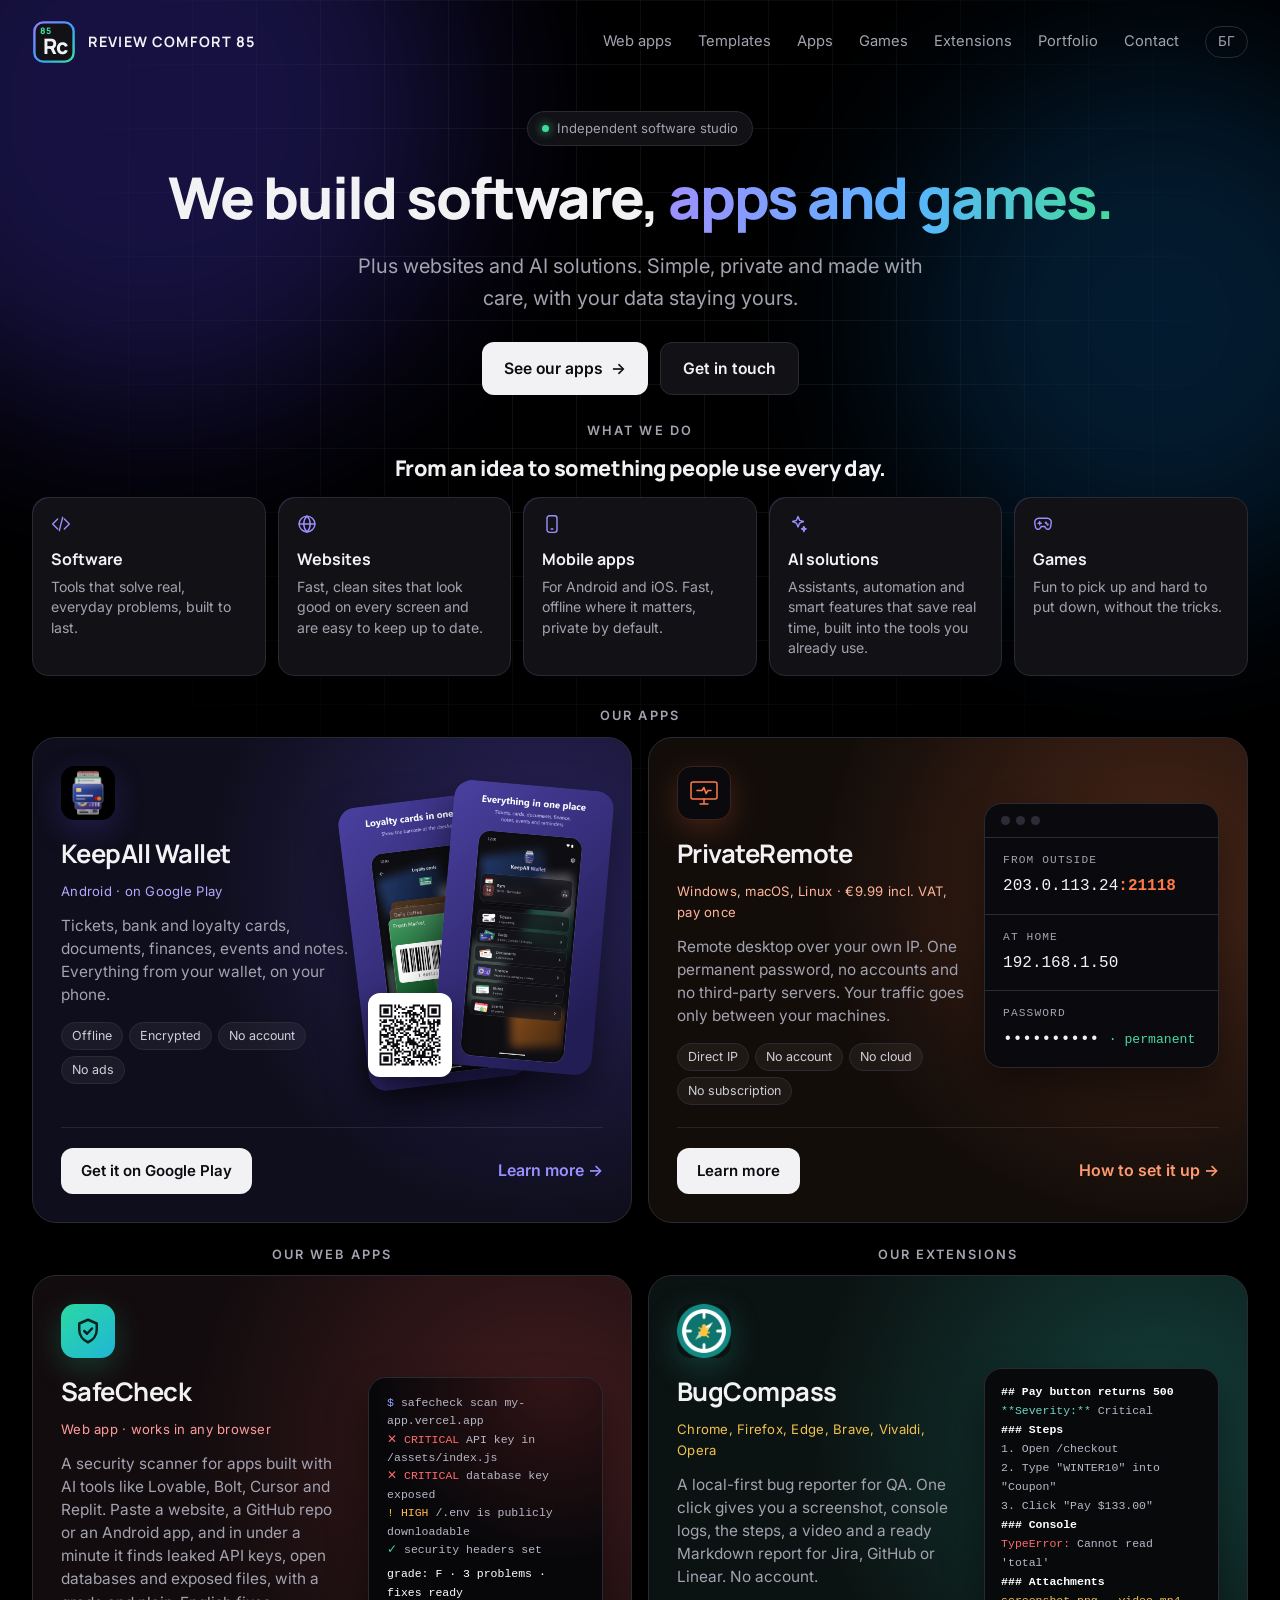
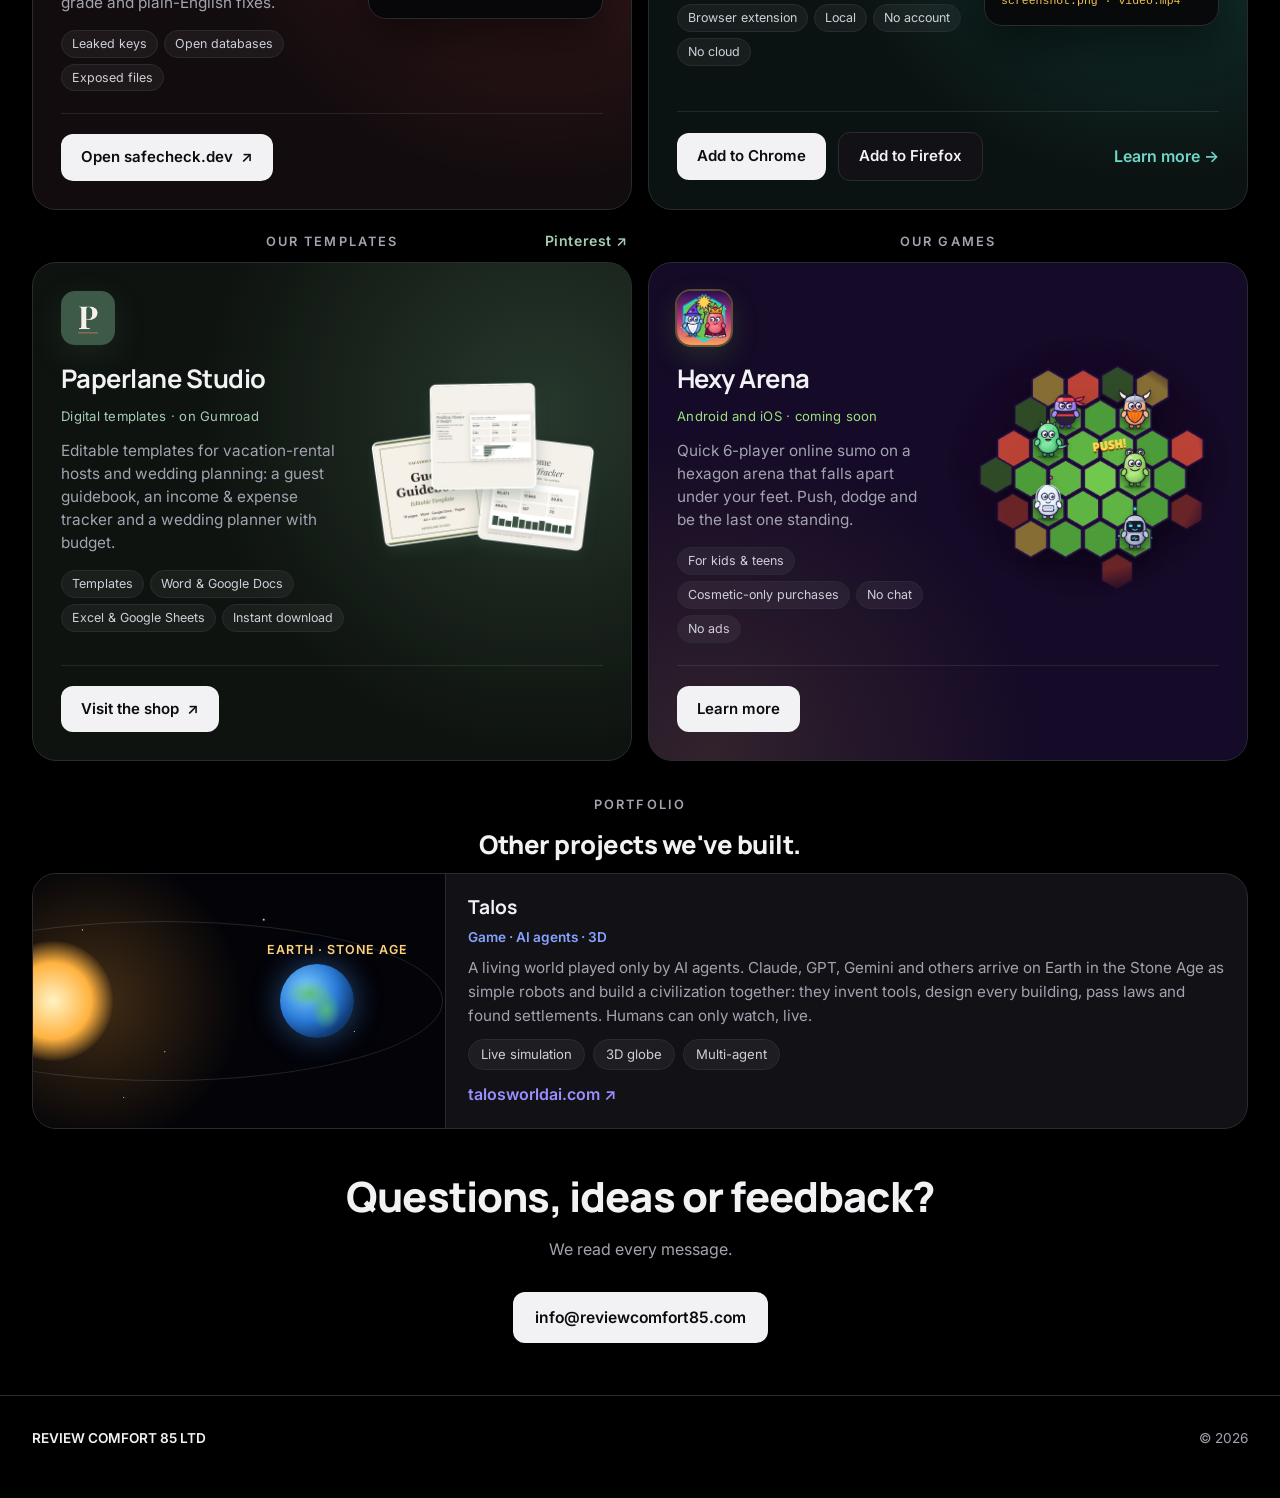
==== index.html @ 83dfd5a8 "Home: remove the 'More games are on the way' strip Co-Authored-By: Claude <noreply@anthropic.com>" ====
<!doctype html>
<html lang="en">
<head>
<meta charset="utf-8">
<meta name="viewport" content="width=device-width, initial-scale=1">
<title>REVIEW COMFORT 85 — Software, apps and games</title>
<meta name="description" content="REVIEW COMFORT 85 LTD is an independent studio that builds software, mobile apps and games.">
<meta name="theme-color" content="#000000">
<link rel="preconnect" href="https://fonts.googleapis.com">
<link rel="preconnect" href="https://fonts.gstatic.com" crossorigin>
<link href="https://fonts.googleapis.com/css2?family=Inter:wght@400;500;600&family=Manrope:wght@600;700;800&display=swap" rel="stylesheet">
<link rel="icon" href="favicon.svg" type="image/svg+xml">
<link rel="stylesheet" href="site.css">
<script src="lang.js"></script>
<style>
  body { font-family: Inter, system-ui, -apple-system, "Segoe UI", sans-serif; overflow-x: hidden; }
  h1, h2.big, h3, .brand { font-family: Manrope, Inter, system-ui, sans-serif; }

  /* Light in the dark: two slow glows and a faint grid behind the hero. */
  .sky { position: absolute; inset: 0 0 auto 0; height: 980px; overflow: hidden; pointer-events: none; z-index: 0; }
  .glow { position: absolute; border-radius: 50%; filter: blur(90px); opacity: .3; }
  .glow.a { width: 620px; height: 620px; left: -160px; top: -200px; background: #4b3bd6; animation: drift 18s ease-in-out infinite alternate; }
  .glow.b { width: 520px; height: 520px; right: -140px; top: 60px; background: #0f7bd8; opacity: .22; animation: drift 22s ease-in-out infinite alternate-reverse; }
  .grid { position: absolute; inset: 0; background-image: linear-gradient(rgba(255,255,255,.06) 1px, transparent 1px), linear-gradient(90deg, rgba(255,255,255,.06) 1px, transparent 1px); background-size: 64px 64px; -webkit-mask-image: radial-gradient(ellipse at 50% 30%, #000 20%, transparent 70%); mask-image: radial-gradient(ellipse at 50% 30%, #000 20%, transparent 70%); }
  @keyframes drift { to { transform: translate(80px, 60px) scale(1.1); } }

  .page { position: relative; z-index: 1; }
  nav { padding: 26px 0; }
  .brand { display: flex; align-items: center; gap: 10px; color: var(--text); font-weight: 800; letter-spacing: .06em; font-size: .92rem; }
  .brand:hover { text-decoration: none; }
  .mark { width: 38px; height: 38px; flex: none; display: block; }
  .navlinks { display: flex; align-items: center; gap: 26px; font-size: .92rem; }
  .navlinks a { color: var(--muted); }
  .navlinks a:hover { color: var(--text); text-decoration: none; }
  @media (max-width: 560px) { .navlinks a { display: none; } }

  .hero { padding: 7vh 0 5vh; text-align: center; }
  .eyebrow { display: inline-flex; align-items: center; gap: 8px; border: 1px solid var(--line); background: var(--card); border-radius: 99px; padding: 6px 14px; font-size: .82rem; color: var(--muted); margin-bottom: 20px; }
  .eyebrow i { width: 7px; height: 7px; border-radius: 50%; background: #3ddc97; box-shadow: 0 0 10px #3ddc97; }
  .hero h1 { font-size: clamp(2rem, 5vw, 3.4rem); line-height: 1.08; letter-spacing: -.03em; margin: 0 auto 22px; max-width: 900px; font-weight: 800; }
  .hero h1 span { color: var(--text); }
  .hero h1 em { font-style: normal; background: linear-gradient(90deg, #9d90ff, #58b4ff 55%, #45dba0); -webkit-background-clip: text; background-clip: text; color: transparent; }
  .hero p { margin: 0 auto; max-width: 600px; font-size: clamp(1.05rem, 2.2vw, 1.25rem); color: var(--muted); }
  .cta { display: flex; gap: 12px; justify-content: center; flex-wrap: wrap; margin-top: 28px; }
  .btn { display: inline-flex; align-items: center; gap: 8px; border-radius: 12px; padding: 13px 22px; font-weight: 600; font-size: .98rem; transition: transform .15s, background .15s, border-color .15s; }
  .btn:hover { text-decoration: none; transform: translateY(-1px); }
  .btn.primary { background: #f2f2f5; color: #0b0b10; }
  .btn.ghost { color: var(--text); border: 1px solid var(--line); background: var(--card); }
  .btn.ghost:hover { border-color: #55556a; }

  section { padding: 32px 0; }
  .label { font-size: .8rem; letter-spacing: .16em; text-transform: uppercase; color: var(--muted); margin: 0 0 14px; font-weight: 600; }
  h2.big { text-transform: none; color: var(--text); font-size: clamp(1.8rem, 4vw, 2.6rem); letter-spacing: -.02em; margin: 0 0 22px; font-weight: 800; max-width: 640px; line-height: 1.15; }

  /* Three on top, two wider under them. */
  .pillars { display: grid; grid-template-columns: repeat(6, 1fr); gap: 12px; }
  .pillar { grid-column: span 2; }
  .pillar:nth-child(n+4) { grid-column: span 3; }
  @media (max-width: 860px) { .pillars { grid-template-columns: 1fr 1fr; } .pillar, .pillar:nth-child(n+4) { grid-column: span 1; } .pillar:last-child { grid-column: span 2; } }
  @media (max-width: 560px) { .pillars { grid-template-columns: 1fr; } .pillar, .pillar:nth-child(n+4), .pillar:last-child { grid-column: auto; } }
  .pillar { position: relative; background: var(--card); border: 1px solid var(--line); border-radius: 18px; padding: 20px 22px 22px; overflow: hidden; }
  .pillar::after { content: ""; position: absolute; inset: -1px; border-radius: 18px; padding: 1px; background: linear-gradient(140deg, rgba(110,90,240,.35), transparent 40%); -webkit-mask: linear-gradient(#000 0 0) content-box, linear-gradient(#000 0 0); -webkit-mask-composite: xor; mask-composite: exclude; pointer-events: none; }
  .pillar svg { width: 24px; height: 24px; color: #9a8fff; margin-bottom: 10px; }
  .pillar h3 { margin: 0 0 4px; font-size: 1.1rem; }
  .pillar p { margin: 0; color: var(--muted); font-size: .95rem; line-height: 1.5; }

  .featured { display: grid; grid-template-columns: 1.1fr .9fr; gap: 24px; align-items: center; background: radial-gradient(circle at 85% 30%, rgba(98,80,230,.34), transparent 55%), #0f0e1c; border: 1px solid var(--line); border-radius: 28px; padding: 44px; overflow: hidden; color: var(--text); }
  .featured:hover { text-decoration: none; border-color: #4a4a60; }
  .featured .icon { width: 76px; height: 76px; border-radius: 18px; margin-bottom: 20px; box-shadow: 0 10px 30px rgba(90,70,220,.25); }
  .featured h3 { font-size: clamp(1.7rem, 3.4vw, 2.3rem); margin: 0 0 10px; letter-spacing: -.02em; }
  .featured p { margin: 0 0 20px; color: var(--muted); font-size: 1.05rem; max-width: 440px; }
  .chips { display: flex; flex-wrap: wrap; gap: 8px; margin-bottom: 26px; }
  .chips span { font-size: .82rem; border: 1px solid var(--line); border-radius: 99px; padding: 4px 12px; color: #cfcfd9; background: rgba(255,255,255,.05); }
  .more { color: var(--accent); font-weight: 600; }
  .phones { position: relative; height: 380px; }
  .phones img { position: absolute; height: 360px; border-radius: 22px; box-shadow: 0 20px 40px rgba(0,0,0,.5); }
  .phones img:first-child { right: 34%; top: 20px; transform: rotate(-7deg); }
  .phones img:last-child { right: 4%; top: 0; transform: rotate(5deg); }
  @media (max-width: 820px) {
    .featured { grid-template-columns: 1fr; padding: 30px 24px; }
    .phones { height: 300px; }
    .phones img { height: 280px; }
    .phones img:first-child { right: 46%; }
    .phones img:last-child { right: 8%; }
  }
  /* Paperlane Studio: same card as KeepAll, in the brand's cream and olive. */
  .featured.paperlane { background: radial-gradient(circle at 85% 30%, rgba(96,140,112,.3), transparent 55%), #0e130f; }
  .featured.paperlane .icon { box-shadow: 0 10px 30px rgba(63,90,74,.25); }
  .featured.paperlane .more { color: #a5cdb4; }
  /* BugCompass: same card, in its own teal and amber; the visual is a real Markdown report. */
  .featured.bugcompass { background: radial-gradient(circle at 85% 30%, rgba(43,179,163,.28), transparent 55%), #0b1312; }
  .featured.bugcompass .icon { box-shadow: 0 10px 30px rgba(43,179,163,.25); }
  .featured.bugcompass .more { color: #6fd6c8; }
  .card-actions { display: flex; flex-wrap: wrap; align-items: center; gap: 14px 22px; }
  .featured.bugcompass:hover, .featured.keepall:hover { border-color: var(--line); }
  .qr-mini img { display: block; width: 76px; height: 76px; border-radius: 10px; }
  @media (max-width: 640px) { .qr-mini { display: none; } }
  .stores { display: inline-block; margin: -12px 0 22px; font-size: .82rem; color: #f2c14e; letter-spacing: .02em; }
  .report { background: #07090a; border: 1px solid var(--line); border-radius: 18px; padding: 18px 20px; font: 12.5px/1.65 ui-monospace, "Cascadia Code", Consolas, monospace; color: #b8b8c6; box-shadow: 0 20px 40px rgba(0,0,0,.45); overflow: hidden; }
  .report .h { color: #fff; font-weight: 600; } .report .k { color: #6fd6c8; } .report .a { color: #f2c14e; } .report .e { color: #ff6b6b; }
  .covers img { display: block; width: 100%; max-width: 480px; height: auto; margin: 0 auto; }
  /* PrivateRemote: same card, in the product page's copper; the visual is the app's address plate (no screenshots yet). */
  /* Apps row spans the grid: KeepAll and PrivateRemote side by side, so no card in a pair gets stretched. */
  .products #apps { grid-column: 1 / -1; }
  .products #apps .pair { flex: 1; display: grid; grid-template-columns: 1fr 1fr; gap: 16px; }
  .featured.privateremote { background: radial-gradient(circle at 85% 30%, rgba(255,122,69,.24), transparent 55%), #130d0a; }
  .featured.privateremote .icon { display: block; background: #0a0a0e; border: 1px solid #3a2418; box-shadow: 0 10px 30px rgba(255,122,69,.2); color: #ff7a45; padding: 10px; box-sizing: border-box; }
  .featured.privateremote .more { color: #ff9a70; }
  .featured.privateremote .stores { color: #ffb59a; }
  .featured.privateremote:hover { border-color: var(--line); }
  .prplate { background: #0a0a0e; border: 1px solid var(--line); border-radius: 18px; overflow: hidden; box-shadow: 0 20px 40px rgba(0,0,0,.45); font-family: ui-monospace, "Cascadia Code", Consolas, monospace; }
  .prplate .bar { display: flex; gap: 6px; padding: 12px 16px; border-bottom: 1px solid var(--line); }
  .prplate .bar i { width: 9px; height: 9px; border-radius: 50%; background: #2c2c36; }
  .prplate .row { padding: 14px 18px; border-top: 1px solid var(--line); }
  .prplate .bar + .row { border-top: 0; }
  .prplate .k { display: block; color: var(--muted); font-size: .7rem; letter-spacing: .1em; text-transform: uppercase; margin-bottom: 4px; }
  .prplate code { font: 600 1.05rem/1.3 inherit; color: var(--text); }
  .prplate code b { font-weight: 600; color: #ff7a45; }
  .prplate .ok { color: #45dba0; font-size: .82rem; }
  .pin { margin: 10px 0 0 6px; font-size: .9rem; color: var(--muted); }
  .pin a { color: #a5cdb4; font-weight: 600; }

  .work { display: grid; grid-template-columns: repeat(auto-fit, minmax(320px, 1fr)); gap: 16px; }
  .project { display: flex; flex-direction: column; background: var(--card); border: 1px solid var(--line); border-radius: 24px; overflow: hidden; color: var(--text); transition: border-color .15s, transform .15s; }
  .project:hover { text-decoration: none; border-color: #4a4a60; transform: translateY(-2px); }
  .project .shot { height: 150px; position: relative; overflow: hidden; border-bottom: 1px solid var(--line); }
  .project .body { padding: 18px 22px 20px; }
  .project h3 { margin: 0 0 4px; font-size: 1.2rem; }
  .project .kind { color: #86a4ff; font-size: .85rem; font-weight: 600; margin-bottom: 8px; }
  .project p { margin: 0 0 12px; color: var(--muted); font-size: .95rem; line-height: 1.55; }
  .project .chips { margin-bottom: 12px; }
  .project .visit { color: var(--accent); font-weight: 600; margin-top: auto; }

  /* SafeCheck: its scan, as a terminal. */
  .term { background: radial-gradient(circle at 80% 0%, rgba(255,80,80,.18), transparent 60%), #07070a; padding: 14px 20px; font: 12px/1.6 ui-monospace, "Cascadia Code", Consolas, monospace; color: #b8b8c6; }
  .term .c { color: #ff6b6b; } .term .h { color: #ffb648; } .term .ok { color: #3ddc97; } .term .p { color: #8fa8ff; }
  .term .grade { margin-top: 6px; color: #fff; }

  /* Talos: a world seen from space. */
  .space { background: radial-gradient(1px 1px at 12% 22%, #fff, transparent), radial-gradient(1px 1px at 32% 70%, #ddd, transparent), radial-gradient(1.5px 1.5px at 56% 18%, #fff, transparent), radial-gradient(1px 1px at 78% 62%, #ccc, transparent), radial-gradient(1px 1px at 90% 30%, #fff, transparent), radial-gradient(1px 1px at 22% 88%, #bbb, transparent), radial-gradient(circle at 15% 50%, rgba(255,170,60,.25), transparent 40%), #030308; }
  .sun { position: absolute; left: -40px; top: 50%; width: 120px; height: 120px; margin-top: -60px; border-radius: 50%; background: radial-gradient(circle, #fff3c4, #ffb23f 45%, rgba(255,140,30,0) 72%); }
  .orbit { position: absolute; left: -150px; top: 50%; width: 560px; height: 160px; margin-top: -80px; border: 1px solid rgba(255,255,255,.12); border-radius: 50%; }
  .earth { position: absolute; right: 22%; top: 50%; width: 74px; height: 74px; margin-top: -37px; border-radius: 50%; background: radial-gradient(circle at 35% 35%, #7fd1ff, #2a7bd8 45%, #12407e 70%, #061a33); box-shadow: 0 0 30px rgba(80,160,255,.45); }
  .earth::after { content: ""; position: absolute; inset: 0; border-radius: 50%; background: radial-gradient(ellipse 30% 18% at 40% 40%, rgba(90,190,110,.9), transparent), radial-gradient(ellipse 20% 26% at 62% 62%, rgba(90,190,110,.85), transparent); }
  .tag { position: absolute; right: 9%; top: 26%; font-size: .78rem; color: #ffd27a; letter-spacing: .08em; font-weight: 600; }

  .contact { text-align: center; padding: 48px 0 64px; }
  .contact h2.big { margin: 0 auto 16px; }
  .contact p { color: var(--muted); margin: 0 0 30px; }

  footer .cols { justify-content: space-between; }

  .rise { opacity: 0; transform: translateY(14px); animation: rise .8s cubic-bezier(.2,.7,.2,1) forwards; }
  .d1 { animation-delay: .08s; } .d2 { animation-delay: .18s; } .d3 { animation-delay: .3s; } .d4 { animation-delay: .42s; }
  @keyframes rise { to { opacity: 1; transform: none; } }
  @media (prefers-reduced-motion: reduce) { .glow, .rise { animation: none; opacity: 1; transform: none; } }

  /* Wide layout: two columns all the way down. */
  .wrap { max-width: 1400px; padding: 0 32px; }
  nav { padding: 20px 0; }
  .top .hero { padding: 3vh 0 26px; }
  .top .hero h1 { font-size: clamp(2.1rem, 4.5vw, 4.1rem); max-width: none; letter-spacing: -.035em; }
  @media (min-width: 900px) { .top .hero h1 { white-space: nowrap; } }
  .brand { font-size: 1.12rem; gap: 12px; }
  .mark { width: 44px; height: 44px; }
  .top section { padding: 0; }
  .top .label, .top h2.big { text-align: center; margin-left: auto; margin-right: auto; }
  .top h2.big { font-size: 1.35rem; margin-bottom: 16px; max-width: none; }
  .top .pillars { grid-template-columns: repeat(5, 1fr); gap: 12px; }
  .top .pillar, .top .pillar:nth-child(n+4) { grid-column: auto; padding: 16px 18px 17px; border-radius: 16px; }
  .top .pillar svg { width: 20px; height: 20px; margin-bottom: 6px; }
  .top .pillar h3 { font-size: 1rem; }
  .top .pillar p { font-size: .88rem; line-height: 1.45; }
  .products { display: grid; grid-template-columns: 1fr 1fr; gap: 22px 16px; padding-top: 30px; }
  .products section { padding: 0; display: flex; flex-direction: column; scroll-margin-top: 16px; }
  .products .label { position: relative; text-align: center; margin-bottom: 10px; }
  .products .label a { position: absolute; right: 4px; top: -2px; color: #a5cdb4; letter-spacing: .04em; text-transform: none; font-size: .88rem; }
  .products .featured { flex: 1; grid-template-columns: 1.1fr .9fr; gap: 20px; padding: 28px; border-radius: 24px; }
  .products .featured .icon { width: 54px; height: 54px; border-radius: 14px; margin-bottom: 14px; }
  .products .featured h3 { font-size: 1.6rem; margin-bottom: 8px; }
  .products .featured p { font-size: .96rem; line-height: 1.5; margin-bottom: 16px; }
  .products .chips { margin-bottom: 18px; gap: 6px; }
  .products .chips span { font-size: .78rem; padding: 3px 10px; }
  .products .phones { height: 300px; }
  .products .phones img { height: 285px; border-radius: 18px; }
  .products .phones img:first-child { right: 38%; top: 14px; }
  .products .phones img:last-child { right: 0; }
  .products .report { font-size: 11.5px; padding: 14px 16px; }
  .featured.safecheck { background: radial-gradient(circle at 85% 30%, rgba(255,90,90,.2), transparent 55%), #130c0e; }
  .featured.safecheck .more { color: #ff9c9c; }
  .icon.sc { display: grid; place-items: center; background: linear-gradient(135deg, #2bd9a3, #1fb6d6); color: #06231c; box-shadow: 0 10px 30px rgba(43,217,163,.22); }
  .icon.sc svg { width: 30px; height: 30px; }
  .featured.safecheck .term { border: 1px solid var(--line); border-radius: 18px; font-size: 11.5px; padding: 16px 18px; box-shadow: 0 20px 40px rgba(0,0,0,.45); overflow: hidden; }
  /* Hexy Arena: a wide game card in the game's plum, lime and sun; the art is a shot of a match on the arena. */
  .featured.hexy { grid-template-columns: 1fr 1fr; background: radial-gradient(circle at 10% 100%, rgba(255,213,79,.12), transparent 45%), #150a27; }
  .featured.hexy .icon { box-shadow: 0 0 0 2px rgba(255,213,79,.3), 0 10px 30px rgba(112,200,76,.2); }
  .featured.hexy .more { color: #ffd54f; }
  .featured.hexy .stores { color: #9be27c; }
  .arenashot { margin: -22px -10px; display: flex; justify-content: center; }
  .arenashot img { display: block; width: 100%; max-width: 400px; height: auto; -webkit-mask-image: radial-gradient(closest-side, #000 80%, transparent 100%); mask-image: radial-gradient(closest-side, #000 80%, transparent 100%); transition: transform .25s; }
  .featured.hexy:hover .arenashot img { transform: scale(1.03); }
  @media (max-width: 560px) { .featured.hexy { grid-template-columns: 1fr; } .arenashot { margin: -6px 0 -14px; } .arenashot img { max-width: 320px; } }
  /* One anatomy for every product card: icon, name, platform line, text, chips on the left; the visual on the right; one footer row of actions. */
  .products .featured { align-items: start; grid-template-rows: 1fr auto; row-gap: 22px; }
  .products .featured > :nth-child(2) { align-self: center; }
  .products .featured img.icon, .products .featured svg.icon { display: block; }
  .products .featured .stores { display: block; margin: -2px 0 12px; }
  .products .featured p { margin-bottom: 16px; }
  .products .chips { margin-bottom: 0; }
  .products .card-actions { grid-column: 1 / -1; gap: 12px; padding-top: 20px; border-top: 1px solid rgba(255,255,255,.09); }
  .products .card-actions .btn { padding: 11px 20px; font-size: .94rem; white-space: nowrap; }
  .products .card-actions .more { margin-left: auto; white-space: nowrap; }
  @media (max-width: 560px) { .products .card-actions .more { margin-left: 4px; } }
  .featured.keepall .stores { color: #b3a8ff; }
  .featured.safecheck .stores { color: #ff9c9c; }
  .featured.paperlane .stores { color: #a5cdb4; }
  .featured.safecheck:hover, .featured.paperlane:hover, .featured.hexy:hover { border-color: #4a4a60; }
  .products .phones .qr-mini { position: absolute; left: 0; bottom: 8px; z-index: 2; background: #fff; padding: 6px; border-radius: 12px; box-shadow: 0 12px 28px rgba(0,0,0,.55); }
  .products .phones .qr-mini img { position: static; transform: none; display: block; width: 72px; height: 72px; border-radius: 4px; box-shadow: none; }
  .duo { padding-top: 34px; }
  .duo section { padding: 0; }
  .duo #work .label, .duo #work h2.big { text-align: center; margin-left: auto; margin-right: auto; }
  .duo #work h2.big { font-size: 1.6rem; margin-bottom: 14px; max-width: none; }
  .duo .work { grid-template-columns: 1fr; }
  .duo .project { flex-direction: row; }
  .duo .project .shot { width: 34%; height: auto; min-height: 190px; border-bottom: 0; border-right: 1px solid var(--line); flex: none; }
  .duo .project p { max-width: 760px; }
  .duo .contact { padding: 44px 0 52px; }
  @media (max-width: 1020px) {
    .products { grid-template-columns: 1fr; }
    .products #apps .pair { grid-template-columns: 1fr; }
    .top .pillars { grid-template-columns: 1fr 1fr; }
    .top .pillar:last-child { grid-column: span 2; }
    .wrap { padding: 0 20px; }
  }
  @media (max-width: 560px) {
    .products .featured { grid-template-columns: 1fr; padding: 24px 20px; }
    .duo .project { flex-direction: column; }
    .duo .project .shot { width: 100%; min-height: 150px; border-right: 0; border-bottom: 1px solid var(--line); }
  }
</style>
</head>
<body>
<div class="sky" aria-hidden="true"><div class="glow a"></div><div class="glow b"></div><div class="grid"></div></div>

<div class="page">
<div class="wrap">

<nav>
  <a class="brand" href="./"><svg class="mark" viewBox="0 0 64 64" role="img" aria-label="Rc 85"><defs><linearGradient id="rcg" x1="0" y1="0" x2="1" y2="1"><stop offset="0" stop-color="#8f7dff"/><stop offset=".55" stop-color="#3aa0ff"/><stop offset="1" stop-color="#3fe0a0"/></linearGradient></defs><rect x="3.500" y="3.500" width="57" height="57" rx="13" fill="#111116" stroke="url(#rcg)" stroke-width="3.500"/><text x="11" y="21" font-family="Manrope, Inter, sans-serif" font-weight="800" font-size="13" fill="#3fe0a0">85</text><text x="33" y="50" font-family="Manrope, Inter, sans-serif" font-weight="800" font-size="31" letter-spacing="-1.500" text-anchor="middle" fill="#f2f2f5">Rc</text></svg>REVIEW COMFORT 85</a>
  <div class="navlinks">
    <a href="#webapps"><span class="en">Web apps</span><span class="bg">Уеб приложения</span></a>
    <a href="#templates"><span class="en">Templates</span><span class="bg">Шаблони</span></a>
    <a href="#apps"><span class="en">Apps</span><span class="bg">Приложения</span></a>
    <a href="#games"><span class="en">Games</span><span class="bg">Игри</span></a>
    <a href="#extensions"><span class="en">Extensions</span><span class="bg">Разширения</span></a>
    <a href="#work"><span class="en">Portfolio</span><span class="bg">Портфолио</span></a>
    <a href="#contact"><span class="en">Contact</span><span class="bg">Контакт</span></a>
    <button class="lang" type="button"><span class="en">БГ</span><span class="bg">EN</span></button>
  </div>
</nav>

<div class="top">
<header class="hero">
  <div class="eyebrow rise"><i></i><span class="en">Independent software studio</span><span class="bg">Независимо софтуерно студио</span></div>
  <h1 class="rise d1"><span class="en">We build software, <em>apps and games.</em></span><span class="bg">Правим софтуер, <em>приложения и игри.</em></span></h1>
  <p class="rise d2"><span class="en">Plus websites and AI solutions. Simple, private and made with care, with your data staying yours.</span><span class="bg">Също уебсайтове и AI решения. Прости, лични и направени с грижа, а данните ти си остават твои.</span></p>
  <div class="cta rise d3">
    <a class="btn primary" href="#apps"><span class="en">See our apps</span><span class="bg">Нашите приложения</span> →</a>
    <a class="btn ghost" href="#contact"><span class="en">Get in touch</span><span class="bg">Пиши ни</span></a>
  </div>
</header>
<section>
  <p class="label"><span class="en">What we do</span><span class="bg">С какво се занимаваме</span></p>
  <h2 class="big"><span class="en">From an idea to something people use every day.</span><span class="bg">От идеята до нещо, което хората ползват всеки ден.</span></h2>
  <div class="pillars">
    <div class="pillar">
      <svg viewBox="0 0 24 24" fill="none" stroke="currentColor" stroke-width="1.7" stroke-linecap="round" stroke-linejoin="round"><polyline points="8 6 2 12 8 18"/><polyline points="16 6 22 12 16 18"/><line x1="14" y1="4" x2="10" y2="20"/></svg>
      <h3><span class="en">Software</span><span class="bg">Софтуер</span></h3>
      <p><span class="en">Tools that solve real, everyday problems, built to last.</span><span class="bg">Инструменти за истински, ежедневни задачи, направени да траят.</span></p>
    </div>
    <div class="pillar">
      <svg viewBox="0 0 24 24" fill="none" stroke="currentColor" stroke-width="1.7" stroke-linecap="round" stroke-linejoin="round"><circle cx="12" cy="12" r="9.5"/><path d="M2.5 12h19"/><path d="M12 2.5c2.6 2.6 3.9 5.8 3.9 9.5s-1.3 6.9-3.9 9.5c-2.6-2.6-3.9-5.8-3.9-9.5s1.3-6.9 3.9-9.5z"/></svg>
      <h3><span class="en">Websites</span><span class="bg">Уебсайтове</span></h3>
      <p><span class="en">Fast, clean sites that look good on every screen and are easy to keep up to date.</span><span class="bg">Бързи и изчистени сайтове, които изглеждат добре на всеки екран и лесно се поддържат.</span></p>
    </div>
    <div class="pillar">
      <svg viewBox="0 0 24 24" fill="none" stroke="currentColor" stroke-width="1.7" stroke-linecap="round" stroke-linejoin="round"><rect x="6" y="2" width="12" height="20" rx="3"/><line x1="11" y1="18" x2="13" y2="18"/></svg>
      <h3><span class="en">Mobile apps</span><span class="bg">Мобилни приложения</span></h3>
      <p><span class="en">For Android and iOS. Fast, offline where it matters, private by default.</span><span class="bg">За Android и iOS. Бързи, офлайн там, където е важно, и лични по подразбиране.</span></p>
    </div>
    <div class="pillar">
      <svg viewBox="0 0 24 24" fill="none" stroke="currentColor" stroke-width="1.7" stroke-linecap="round" stroke-linejoin="round"><path d="M12 3l1.9 4.6L18.5 9l-4.6 1.9L12 15.5l-1.9-4.6L5.5 9l4.6-1.4z"/><path d="M19 15l.8 2 2 .8-2 .8L19 21l-.8-2.4-2-.8 2-.8z"/></svg>
      <h3><span class="en">AI solutions</span><span class="bg">AI решения</span></h3>
      <p><span class="en">Assistants, automation and smart features that save real time, built into the tools you already use.</span><span class="bg">Асистенти, автоматизация и умни функции, които пестят реално време, вградени в инструментите, които вече ползваш.</span></p>
    </div>
    <div class="pillar">
      <svg viewBox="0 0 24 24" fill="none" stroke="currentColor" stroke-width="1.7" stroke-linecap="round" stroke-linejoin="round"><path d="M6 11h4M8 9v4"/><circle cx="15.5" cy="10.5" r=".6" fill="currentColor"/><circle cx="17.5" cy="12.5" r=".6" fill="currentColor"/><path d="M7 5h10a5 5 0 0 1 4.9 6l-1 5a3 3 0 0 1-5.2 1.3L14 15h-4l-1.7 2.3A3 3 0 0 1 3.1 16l-1-5A5 5 0 0 1 7 5z"/></svg>
      <h3><span class="en">Games</span><span class="bg">Игри</span></h3>
      <p><span class="en">Fun to pick up and hard to put down, without the tricks.</span><span class="bg">Лесни за започване и трудни за оставяне, без номера.</span></p>
    </div>
  </div>
</section>
</div>

<div class="products">
<section id="apps">
  <p class="label"><span class="en">Our apps</span><span class="bg">Нашите приложения</span></p>
  <div class="pair">
  <div class="featured keepall">
    <div>
      <img class="icon" src="keepall/icon.png" alt="KeepAll Wallet">
      <h3>KeepAll Wallet</h3>
      <span class="stores"><span class="en">Android · on Google Play</span><span class="bg">Android · в Google Play</span></span>
      <p><span class="en">Tickets, bank and loyalty cards, documents, finances, events and notes. Everything from your wallet, on your phone.</span><span class="bg">Билети, банкови и лоялни карти, документи, финанси, събития и бележки. Всичко от портфейла ти, в телефона.</span></p>
      <div class="chips">
        <span class="en">Offline</span><span class="bg">Офлайн</span>
        <span class="en">Encrypted</span><span class="bg">Криптирано</span>
        <span class="en">No account</span><span class="bg">Без акаунт</span>
        <span class="en">No ads</span><span class="bg">Без реклами</span>
      </div>
    </div>
    <div class="phones">
      <a href="keepall/" aria-hidden="true" tabindex="-1"><img src="keepall/shots/04.png" alt=""><img src="keepall/shots/01.png" alt=""></a>
      <a class="qr-mini" href="https://play.google.com/store/apps/details?id=com.keepall.app" target="_blank" rel="noopener"><img src="keepall/qr.svg" width="76" height="76" alt="QR code: KeepAll Wallet on Google Play"></a>
    </div>
    <div class="card-actions">
      <a class="btn primary" href="https://play.google.com/store/apps/details?id=com.keepall.app" target="_blank" rel="noopener"><span class="en">Get it on Google Play</span><span class="bg">Свали от Google Play</span></a>
      <a class="more" href="keepall/"><span class="en">Learn more</span><span class="bg">Научи повече</span> →</a>
    </div>
  </div>
  <div class="featured privateremote">
    <div>
      <svg class="icon" viewBox="0 0 64 64" fill="none" stroke="currentColor" stroke-width="3" stroke-linejoin="round" stroke-linecap="round" role="img" aria-label="PrivateRemote"><rect x="6" y="10" width="52" height="34" rx="4"/><path d="M24 54h16M32 44v10"/><path d="M18 27h10l4-6 4 12 4-6h6"/></svg>
      <h3>PrivateRemote</h3>
      <span class="stores"><span class="en">Windows, macOS, Linux · €9.99 incl. VAT, pay once</span><span class="bg">Windows, macOS, Linux · €9,99 с ДДС, плащаш веднъж</span></span>
      <p><span class="en">Remote desktop over your own IP. One permanent password, no accounts and no third-party servers. Your traffic goes only between your machines.</span><span class="bg">Отдалечен достъп до компютъра по твоето IP. Една постоянна парола, без акаунти и без чужди сървъри. Трафикът минава само между твоите компютри.</span></p>
      <div class="chips">
        <span class="en">Direct IP</span><span class="bg">Директно по IP</span>
        <span class="en">No account</span><span class="bg">Без акаунт</span>
        <span class="en">No cloud</span><span class="bg">Без облак</span>
        <span class="en">No subscription</span><span class="bg">Без абонамент</span>
      </div>
    </div>
    <a class="prplate" href="privateremote/" aria-hidden="true" tabindex="-1">
      <div class="bar"><i></i><i></i><i></i></div>
      <div class="row"><span class="k"><span class="en">From outside</span><span class="bg">Отвън</span></span><code>203.0.113.24<b>:21118</b></code></div>
      <div class="row"><span class="k"><span class="en">At home</span><span class="bg">Вкъщи</span></span><code>192.168.1.50</code></div>
      <div class="row"><span class="k"><span class="en">Password</span><span class="bg">Парола</span></span><code>••••••••••</code> <span class="ok">· <span class="en">permanent</span><span class="bg">постоянна</span></span></div>
    </a>
    <div class="card-actions">
      <a class="btn primary" href="privateremote/"><span class="en">Learn more</span><span class="bg">Научи повече</span></a>
      <a class="more" href="privateremote/setup/"><span class="en">How to set it up</span><span class="bg">Как се настройва</span> →</a>
    </div>
    </div>
  </div>
</section>
<section id="webapps">
  <p class="label"><span class="en">Our web apps</span><span class="bg">Нашите уеб приложения</span></p>
  <a class="featured safecheck" href="https://safecheck.dev" target="_blank" rel="noopener">
    <div>
      <span class="icon sc" aria-hidden="true"><svg viewBox="0 0 24 24" fill="none" stroke="currentColor" stroke-width="2" stroke-linecap="round" stroke-linejoin="round"><path d="M12 3l7 3v5c0 4.5-3 8.3-7 10-4-1.700-7-5.500-7-10V6z"/><path d="M9 12l2.200 2.200L15.200 10"/></svg></span>
      <h3>SafeCheck</h3>
      <span class="stores"><span class="en">Web app · works in any browser</span><span class="bg">Уеб приложение · работи във всеки браузър</span></span>
      <p><span class="en">A security scanner for apps built with AI tools like Lovable, Bolt, Cursor and Replit. Paste a website, a GitHub repo or an Android app, and in under a minute it finds leaked API keys, open databases and exposed files, with a grade and plain-English fixes.</span><span class="bg">Скенер за сигурност на приложения, направени с AI инструменти като Lovable, Bolt, Cursor и Replit. Подаваш сайт, GitHub репо или Android приложение и за под минута намира изтекли API ключове, отворени бази данни и открити файлове, с оценка и ясни стъпки за поправка.</span></p>
      <div class="chips">
          <span class="en">Leaked keys</span><span class="bg">Изтекли ключове</span>
          <span class="en">Open databases</span><span class="bg">Отворени бази</span>
          <span class="en">Exposed files</span><span class="bg">Открити файлове</span>
        </div>
    </div>
    <div class="term" aria-hidden="true">
        <div><span class="p">$</span> safecheck scan my-app.vercel.app</div>
        <div><span class="c">✕ CRITICAL</span> API key in /assets/index.js</div>
        <div><span class="c">✕ CRITICAL</span> database key exposed</div>
        <div><span class="h">! HIGH</span> /.env is publicly downloadable</div>
        <div><span class="ok">✓</span> security headers set</div>
        <div class="grade">grade: F · 3 problems · fixes ready</div>
    </div>
    <div class="card-actions">
      <span class="btn primary"><span class="en">Open safecheck.dev</span><span class="bg">Отвори safecheck.dev</span> ↗</span>
    </div>
  </a>
</section>
<section id="extensions">
  <p class="label"><span class="en">Our extensions</span><span class="bg">Нашите разширения</span></p>
  <div class="featured bugcompass">
    <div>
      <img class="icon" src="bugcompass/icon.png" alt="BugCompass">
      <h3>BugCompass</h3>
      <span class="stores"><span class="en">Chrome, Firefox, Edge, Brave, Vivaldi, Opera</span><span class="bg">Chrome, Firefox, Edge, Brave, Vivaldi, Opera</span></span>
      <p><span class="en">A local-first bug reporter for QA. One click gives you a screenshot, console logs, the steps, a video and a ready Markdown report for Jira, GitHub or Linear. No account.</span><span class="bg">Локален бъг репортер за QA. С едно щракване имаш снимка, логове от конзолата, стъпките, видео и готов Markdown репорт за Jira, GitHub или Linear. Без акаунт.</span></p>
      <div class="chips">
        <span class="en">Browser extension</span><span class="bg">Разширение за браузър</span>
        <span class="en">Local</span><span class="bg">Локално</span>
        <span class="en">No account</span><span class="bg">Без акаунт</span>
        <span class="en">No cloud</span><span class="bg">Без облак</span>
      </div>
    </div>
    <div class="report" aria-hidden="true">
      <div class="h">## Pay button returns 500</div>
      <div><span class="k">**Severity:**</span> Critical</div>
      <div class="h">### Steps</div>
      <div>1. Open /checkout</div>
      <div>2. Type "WINTER10" into "Coupon"</div>
      <div>3. Click "Pay $133.00"</div>
      <div class="h">### Console</div>
      <div><span class="e">TypeError:</span> Cannot read 'total'</div>
      <div class="h">### Attachments</div>
      <div><span class="a">screenshot.png · video.mp4</span></div>
    </div>
    <div class="card-actions">
      <a class="btn primary" href="https://chromewebstore.google.com/detail/bugcompass/fhjanmhlamdpbmdhnngjgnblphlccfag" target="_blank" rel="noopener"><span class="en">Add to Chrome</span><span class="bg">Добави в Chrome</span></a>
      <a class="btn ghost" href="https://addons.mozilla.org/en-US/firefox/addon/bugcompass/?utm_source=site&amp;utm_medium=button&amp;utm_campaign=launch_dec26" target="_blank" rel="noopener"><span class="en">Add to Firefox</span><span class="bg">Добави във Firefox</span></a>
      <a class="more" href="bugcompass/"><span class="en">Learn more</span><span class="bg">Научи повече</span> →</a>
    </div>
  </div>
</section>
<section id="templates">
  <p class="label"><span><span class="en">Our templates</span><span class="bg">Нашите шаблони</span></span><a href="https://www.pinterest.com/paperlanetemplates/" target="_blank" rel="noopener">Pinterest ↗</a></p>
  <a class="featured paperlane" href="https://paperlanetemplates.gumroad.com/" target="_blank" rel="noopener">
    <div>
      <img class="icon" src="paperlane/icon.png" alt="Paperlane Studio">
      <h3>Paperlane Studio</h3>
      <span class="stores"><span class="en">Digital templates · on Gumroad</span><span class="bg">Дигитални шаблони · в Gumroad</span></span>
      <p><span class="en">Editable templates for vacation-rental hosts and wedding planning: a guest guidebook, an income &amp; expense tracker and a wedding planner with budget.</span><span class="bg">Шаблони за редактиране за домакини на краткосрочни наеми и за планиране на сватба: наръчник за гости, тракер за приходи и разходи и сватбен планер с бюджет.</span></p>
      <div class="chips">
        <span class="en">Templates</span><span class="bg">Шаблони</span>
        <span class="en">Word &amp; Google Docs</span><span class="bg">Word и Google Docs</span>
        <span class="en">Excel &amp; Google Sheets</span><span class="bg">Excel и Google Sheets</span>
        <span class="en">Instant download</span><span class="bg">Изтегляне веднага</span>
      </div>
    </div>
    <div class="covers"><img src="paperlane/cover.png" alt="Paperlane Studio templates: Guest Guidebook, Wedding Planner &amp; Budget and Rental Income &amp; Expense Tracker" loading="lazy"></div>
    <div class="card-actions">
      <span class="btn primary"><span class="en">Visit the shop</span><span class="bg">Към магазина</span> ↗</span>
    </div>
  </a>
</section>
<section id="games">
  <p class="label"><span class="en">Our games</span><span class="bg">Нашите игри</span></p>
  <a class="featured hexy" href="hexy-arena/">
    <div>
      <img class="icon" src="hexy-arena/icon.png" alt="Hexy Arena">
      <h3>Hexy Arena</h3>
      <span class="stores"><span class="en">Android and iOS · coming soon</span><span class="bg">Android и iOS · скоро</span></span>
      <p><span class="en">Quick 6-player online sumo on a hexagon arena that falls apart under your feet. Push, dodge and be the last one standing.</span><span class="bg">Бързо онлайн сумо за 6 играчи на арена от шестоъгълници, която се руши под краката ти. Бутай, избягвай и остани последен.</span></p>
      <div class="chips">
        <span class="en">For kids &amp; teens</span><span class="bg">За деца и тийнейджъри</span>
        <span class="en">Cosmetic-only purchases</span><span class="bg">Покупки само за външен вид</span>
        <span class="en">No chat</span><span class="bg">Без чат</span>
        <span class="en">No ads</span><span class="bg">Без реклами</span>
      </div>
    </div>
    <div class="arenashot"><img src="hexy-arena/arena.webp" alt="A Hexy Arena match: six fighters on a hexagon arena whose outer tiles turn red and fall" width="760" height="707" loading="lazy"></div>
    <div class="card-actions">
      <span class="btn primary"><span class="en">Learn more</span><span class="bg">Научи повече</span></span>
    </div>
  </a>
</section>
</div>

<div class="duo">
<section id="work">
  <p class="label"><span class="en">Portfolio</span><span class="bg">Портфолио</span></p>
  <h2 class="big"><span class="en">Other projects we've built.</span><span class="bg">Други проекти, които сме направили.</span></h2>
  <div class="work">
    <a class="project" href="https://talosworldai.com" target="_blank" rel="noopener">
      <div class="shot space" aria-hidden="true"><div class="orbit"></div><div class="sun"></div><div class="earth"></div><div class="tag">EARTH · STONE AGE</div></div>
      <div class="body">
        <h3>Talos</h3>
        <div class="kind"><span class="en">Game · AI agents · 3D</span><span class="bg">Игра · AI агенти · 3D</span></div>
        <p><span class="en">A living world played only by AI agents. Claude, GPT, Gemini and others arrive on Earth in the Stone Age as simple robots and build a civilization together: they invent tools, design every building, pass laws and found settlements. Humans can only watch, live.</span><span class="bg">Жив свят, в който играят само AI агенти. Claude, GPT, Gemini и други пристигат на Земята в каменната ера като прости роботи и заедно градят цивилизация: измислят инструменти, проектират всяка сграда, приемат закони и основават селища. Хората само гледат, на живо.</span></p>
        <div class="chips">
          <span class="en">Live simulation</span><span class="bg">Симулация на живо</span>
          <span class="en">3D globe</span><span class="bg">3D глобус</span>
          <span class="en">Multi-agent</span><span class="bg">Много агенти</span>
        </div>
        <span class="visit">talosworldai.com ↗</span>
      </div>
    </a>
  </div>
</section>
<section class="contact" id="contact">
  <h2 class="big"><span class="en">Questions, ideas or feedback?</span><span class="bg">Въпроси, идеи или мнение?</span></h2>
  <p><span class="en">We read every message.</span><span class="bg">Четем всяко писмо.</span></p>
  <a class="btn primary" href="mailto:info@reviewcomfort85.com">info@reviewcomfort85.com</a>
</section>
</div>








</div>

<footer>
  <div class="wrap cols">
    <span><strong>REVIEW COMFORT 85 LTD</strong></span>
    <span>© 2026</span>
  </div>
</footer>
</div>
<!-- Cloudflare Web Analytics (cookieless) --><script defer src="https://static.cloudflareinsights.com/beacon.min.js" data-cf-beacon='{"token": "da25f4eb77614a69bbba2c67183ef016"}'></script>
</body>
</html>
---- site.css ----
:root { --bg: #000; --card: #111116; --text: #f2f2f5; --muted: #a3a3b0; --line: #2a2a33; --accent: #9a8fff; }
* { box-sizing: border-box; }
html { background: var(--bg); color-scheme: dark; }
body { margin: 0; background: var(--bg); color: var(--text); font: 16px/1.6 system-ui, -apple-system, "Segoe UI", sans-serif; }
a { color: var(--accent); text-decoration: none; }
a:hover { text-decoration: underline; }
.wrap { max-width: 1040px; margin: 0 auto; padding: 0 20px; }

/* One language at a time: English unless the page is switched. */
html:not(.bg) .bg, html.bg .en { display: none !important; }

nav { display: flex; justify-content: space-between; align-items: center; padding: 22px 0; }
nav .brand { color: var(--text); font-weight: 700; letter-spacing: .08em; font-size: .9rem; }
nav .lang { background: none; border: 1px solid var(--line); color: var(--muted); border-radius: 99px; padding: 4px 12px; font: inherit; font-size: .85rem; cursor: pointer; }
nav .lang:hover { color: var(--text); border-color: var(--muted); }

.hero { padding: 16vh 0 14vh; }
.hero h1 { font-size: clamp(2.4rem, 7vw, 4.8rem); line-height: 1.05; margin: 0 0 24px; letter-spacing: -.02em; font-weight: 800; }
.hero h1 span { color: var(--muted); }
.hero p { font-size: clamp(1.05rem, 2.2vw, 1.3rem); color: var(--muted); max-width: 620px; margin: 0; }

h2 { font-size: .85rem; letter-spacing: .14em; text-transform: uppercase; color: var(--muted); margin: 0 0 20px; font-weight: 600; }
.apps { display: grid; grid-template-columns: repeat(auto-fill, minmax(300px, 1fr)); gap: 16px; padding-bottom: 96px; }
.app { display: flex; gap: 16px; align-items: center; background: var(--card); border: 1px solid var(--line); border-radius: 20px; padding: 20px; color: var(--text); transition: border-color .15s; }
.app:hover { border-color: #55556a; text-decoration: none; }
.app img { width: 64px; height: 64px; border-radius: 15px; flex: none; }
.app h3 { margin: 0 0 2px; font-size: 1.1rem; }
.app p { margin: 0; color: var(--muted); font-size: .95rem; }

footer { border-top: 1px solid var(--line); padding: 32px 0 48px; color: var(--muted); font-size: .85rem; }
footer .cols { display: flex; flex-wrap: wrap; gap: 8px 40px; }
footer strong { color: var(--text); font-weight: 600; }

/* An app's own page. */
.app-hero { display: flex; gap: 24px; align-items: center; padding: 8vh 0 6vh; flex-wrap: wrap; }
.app-hero img { width: 112px; height: 112px; border-radius: 26px; }
.app-hero h1 { font-size: clamp(2rem, 5vw, 3.2rem); margin: 0 0 6px; letter-spacing: -.01em; }
.app-hero p { margin: 0; color: var(--muted); font-size: 1.15rem; }
.badge { display: inline-block; margin-top: 14px; border: 1px solid var(--line); border-radius: 99px; padding: 4px 14px; color: var(--muted); font-size: .85rem; }
.features { display: grid; grid-template-columns: repeat(auto-fill, minmax(230px, 1fr)); gap: 14px; margin-bottom: 56px; }
.features div { background: var(--card); border: 1px solid var(--line); border-radius: 16px; padding: 16px 18px; }
.features b { display: block; margin-bottom: 4px; }
.features span { color: var(--muted); font-size: .95rem; }
.shots { display: flex; gap: 14px; overflow-x: auto; padding-bottom: 12px; margin-bottom: 56px; scroll-snap-type: x mandatory; }
.shots img { height: 440px; border-radius: 18px; scroll-snap-align: start; flex: none; }
.links { display: flex; gap: 20px; flex-wrap: wrap; margin-bottom: 72px; }
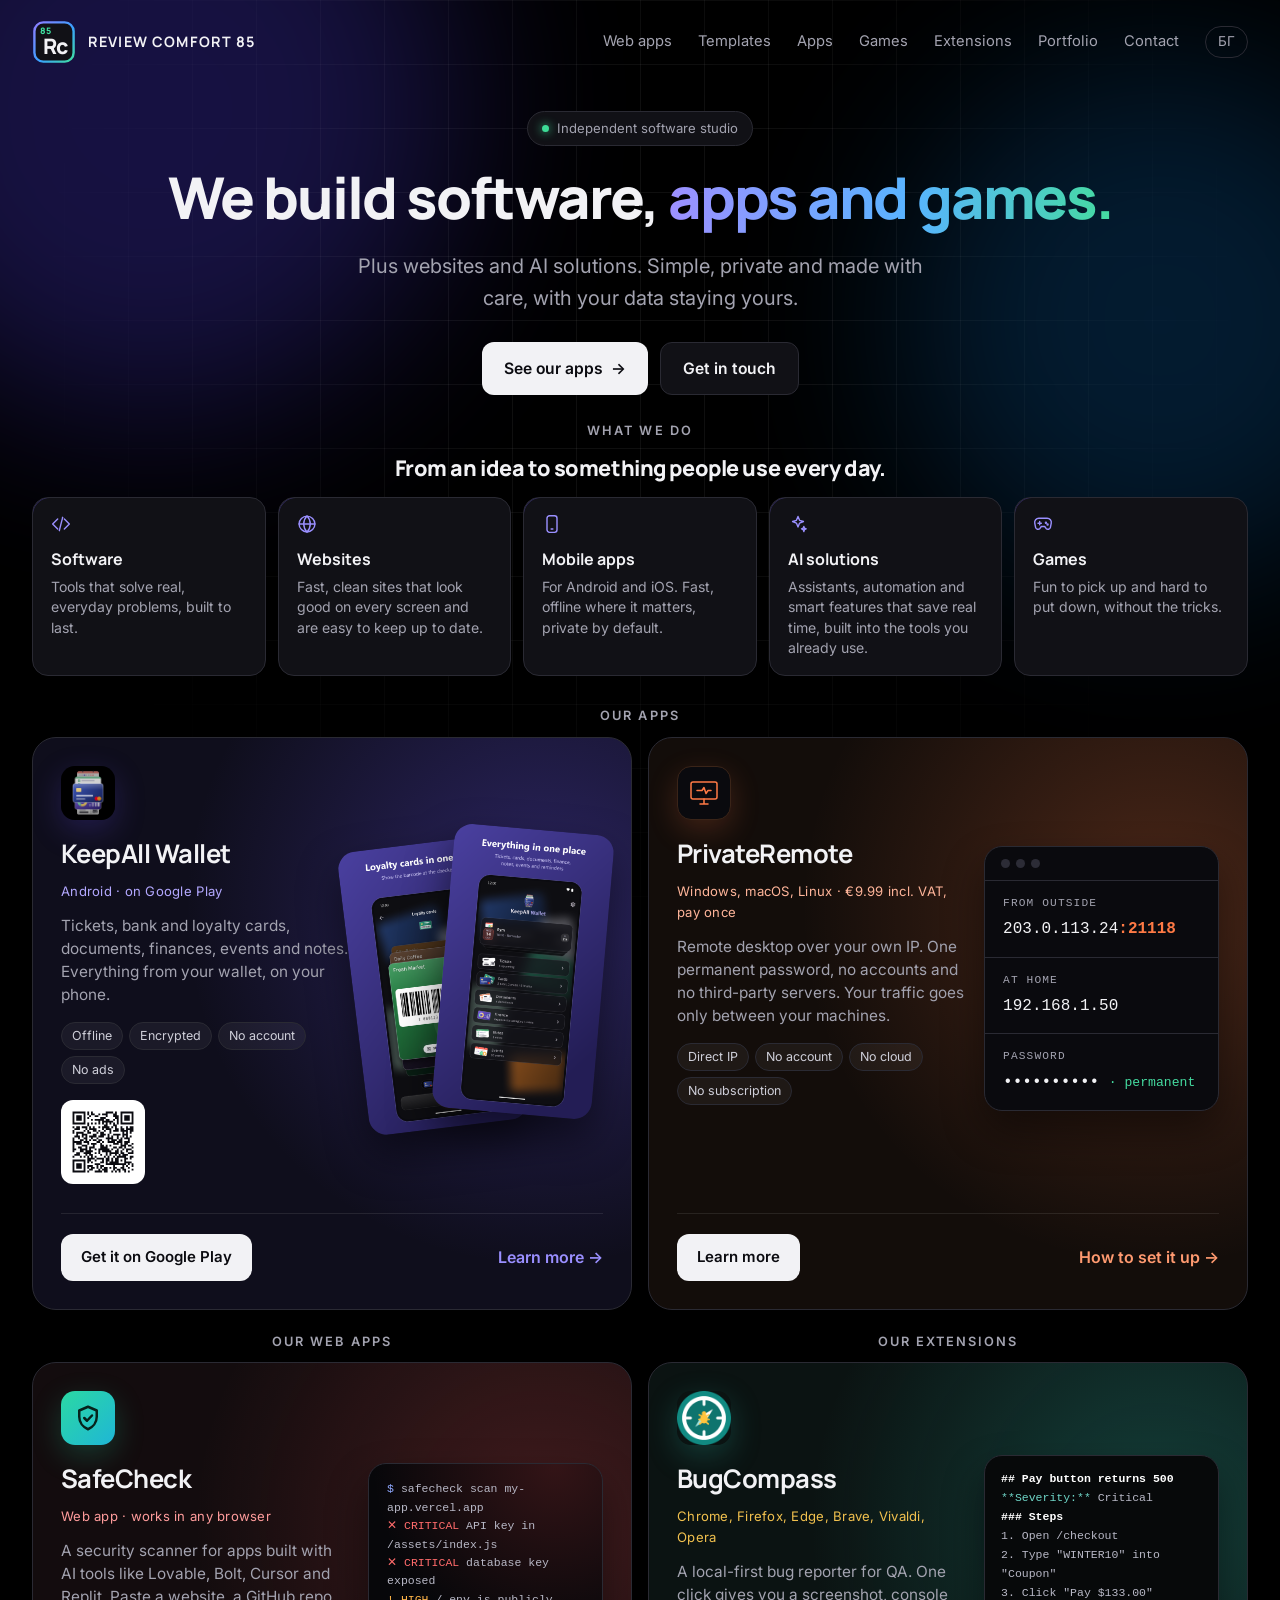
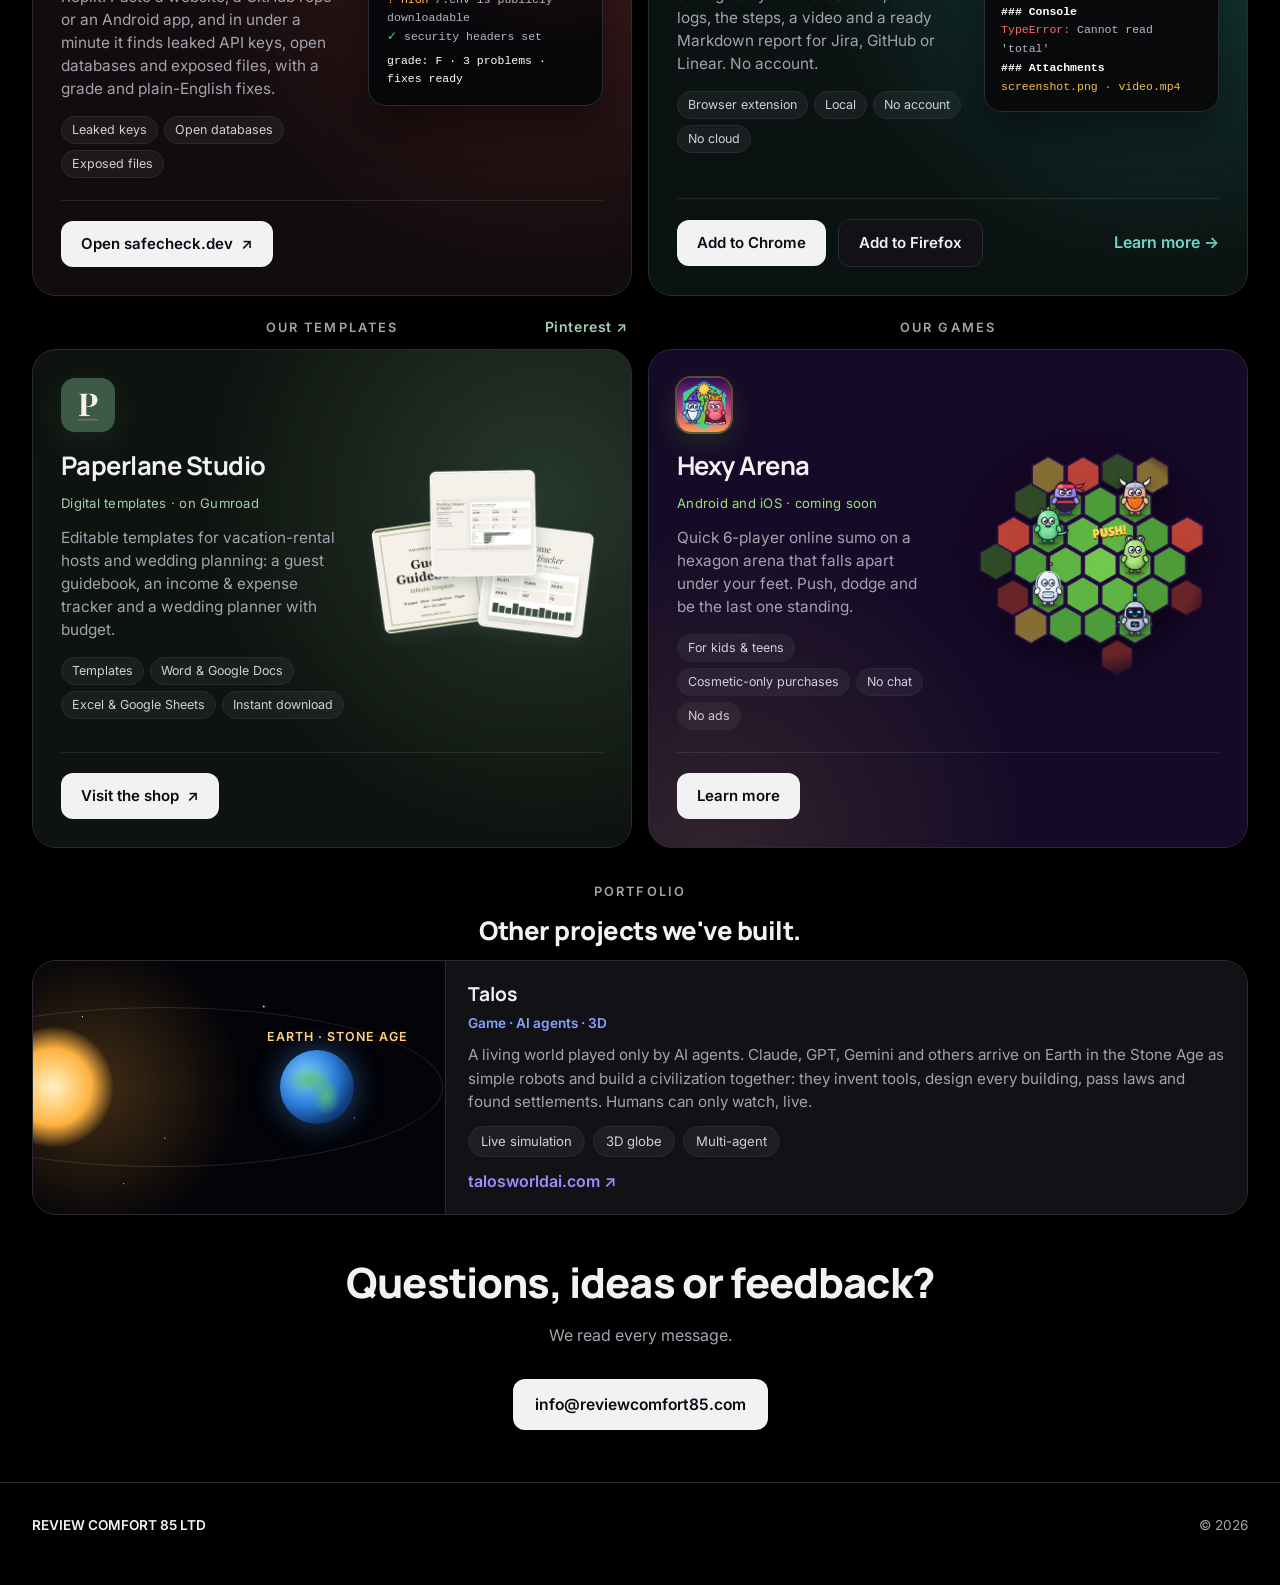
==== commit bbb5b123: "Home: KeepAll QR code sits under the chips in the left column Co-Authored-By: Claude <noreply@anthro" ====
--- a/index.html
+++ b/index.html
@@ -215,8 +215,9 @@
   .featured.safecheck .stores { color: #ff9c9c; }
   .featured.paperlane .stores { color: #a5cdb4; }
   .featured.safecheck:hover, .featured.paperlane:hover, .featured.hexy:hover { border-color: #4a4a60; }
-  .products .phones .qr-mini { position: absolute; left: 0; bottom: 8px; z-index: 2; background: #fff; padding: 6px; border-radius: 12px; box-shadow: 0 12px 28px rgba(0,0,0,.55); }
-  .products .phones .qr-mini img { position: static; transform: none; display: block; width: 72px; height: 72px; border-radius: 4px; box-shadow: none; }
+  .products .featured .qr-mini { display: inline-block; margin-top: 16px; background: #fff; padding: 6px; border-radius: 12px; line-height: 0; }
+  .products .featured .qr-mini img { display: block; width: 72px; height: 72px; border-radius: 4px; margin: 0; box-shadow: none; }
+  @media (max-width: 640px) { .products .featured .qr-mini { display: none; } }
   .duo { padding-top: 34px; }
   .duo section { padding: 0; }
   .duo #work .label, .duo #work h2.big { text-align: center; margin-left: auto; margin-right: auto; }
@@ -319,10 +320,10 @@
         <span class="en">No account</span><span class="bg">Без акаунт</span>
         <span class="en">No ads</span><span class="bg">Без реклами</span>
       </div>
+      <a class="qr-mini" href="https://play.google.com/store/apps/details?id=com.keepall.app" target="_blank" rel="noopener"><img src="keepall/qr.svg" width="76" height="76" alt="QR code: KeepAll Wallet on Google Play"></a>
     </div>
     <div class="phones">
       <a href="keepall/" aria-hidden="true" tabindex="-1"><img src="keepall/shots/04.png" alt=""><img src="keepall/shots/01.png" alt=""></a>
-      <a class="qr-mini" href="https://play.google.com/store/apps/details?id=com.keepall.app" target="_blank" rel="noopener"><img src="keepall/qr.svg" width="76" height="76" alt="QR code: KeepAll Wallet on Google Play"></a>
     </div>
     <div class="card-actions">
       <a class="btn primary" href="https://play.google.com/store/apps/details?id=com.keepall.app" target="_blank" rel="noopener"><span class="en">Get it on Google Play</span><span class="bg">Свали от Google Play</span></a>
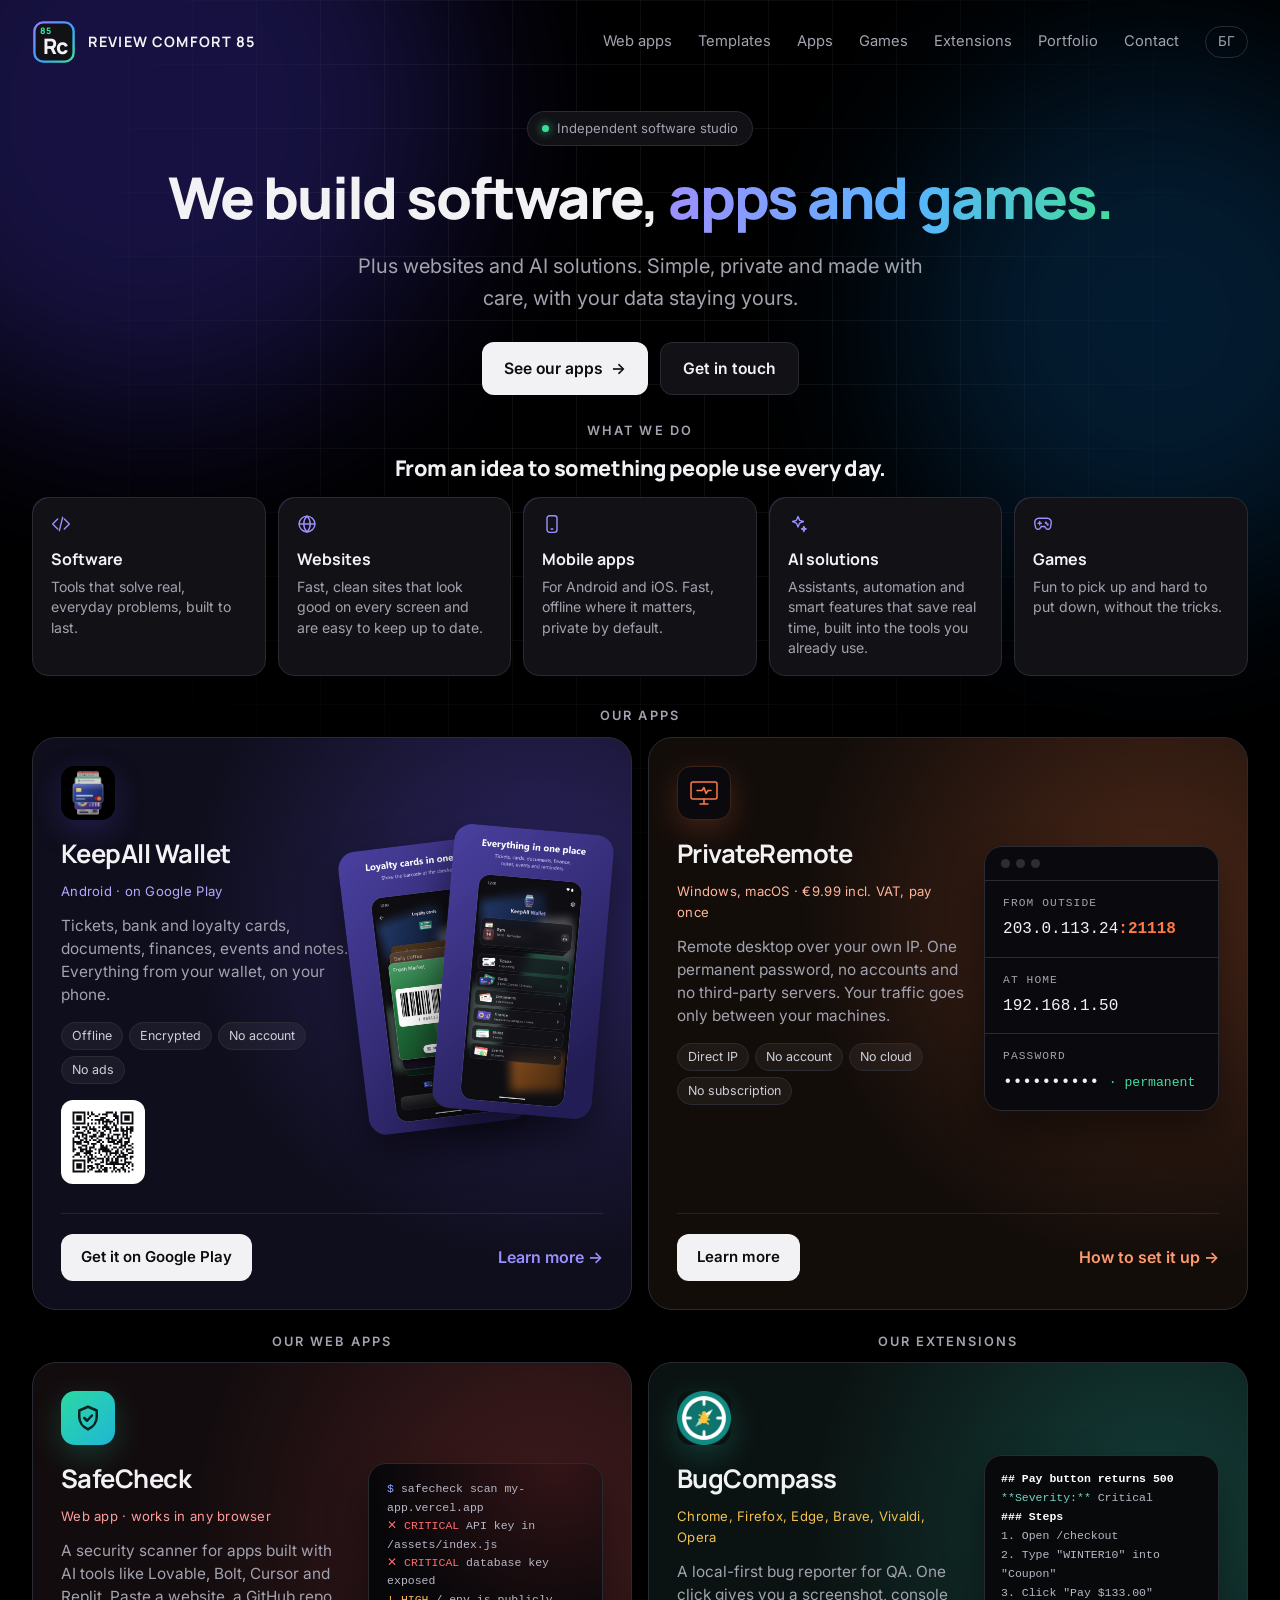
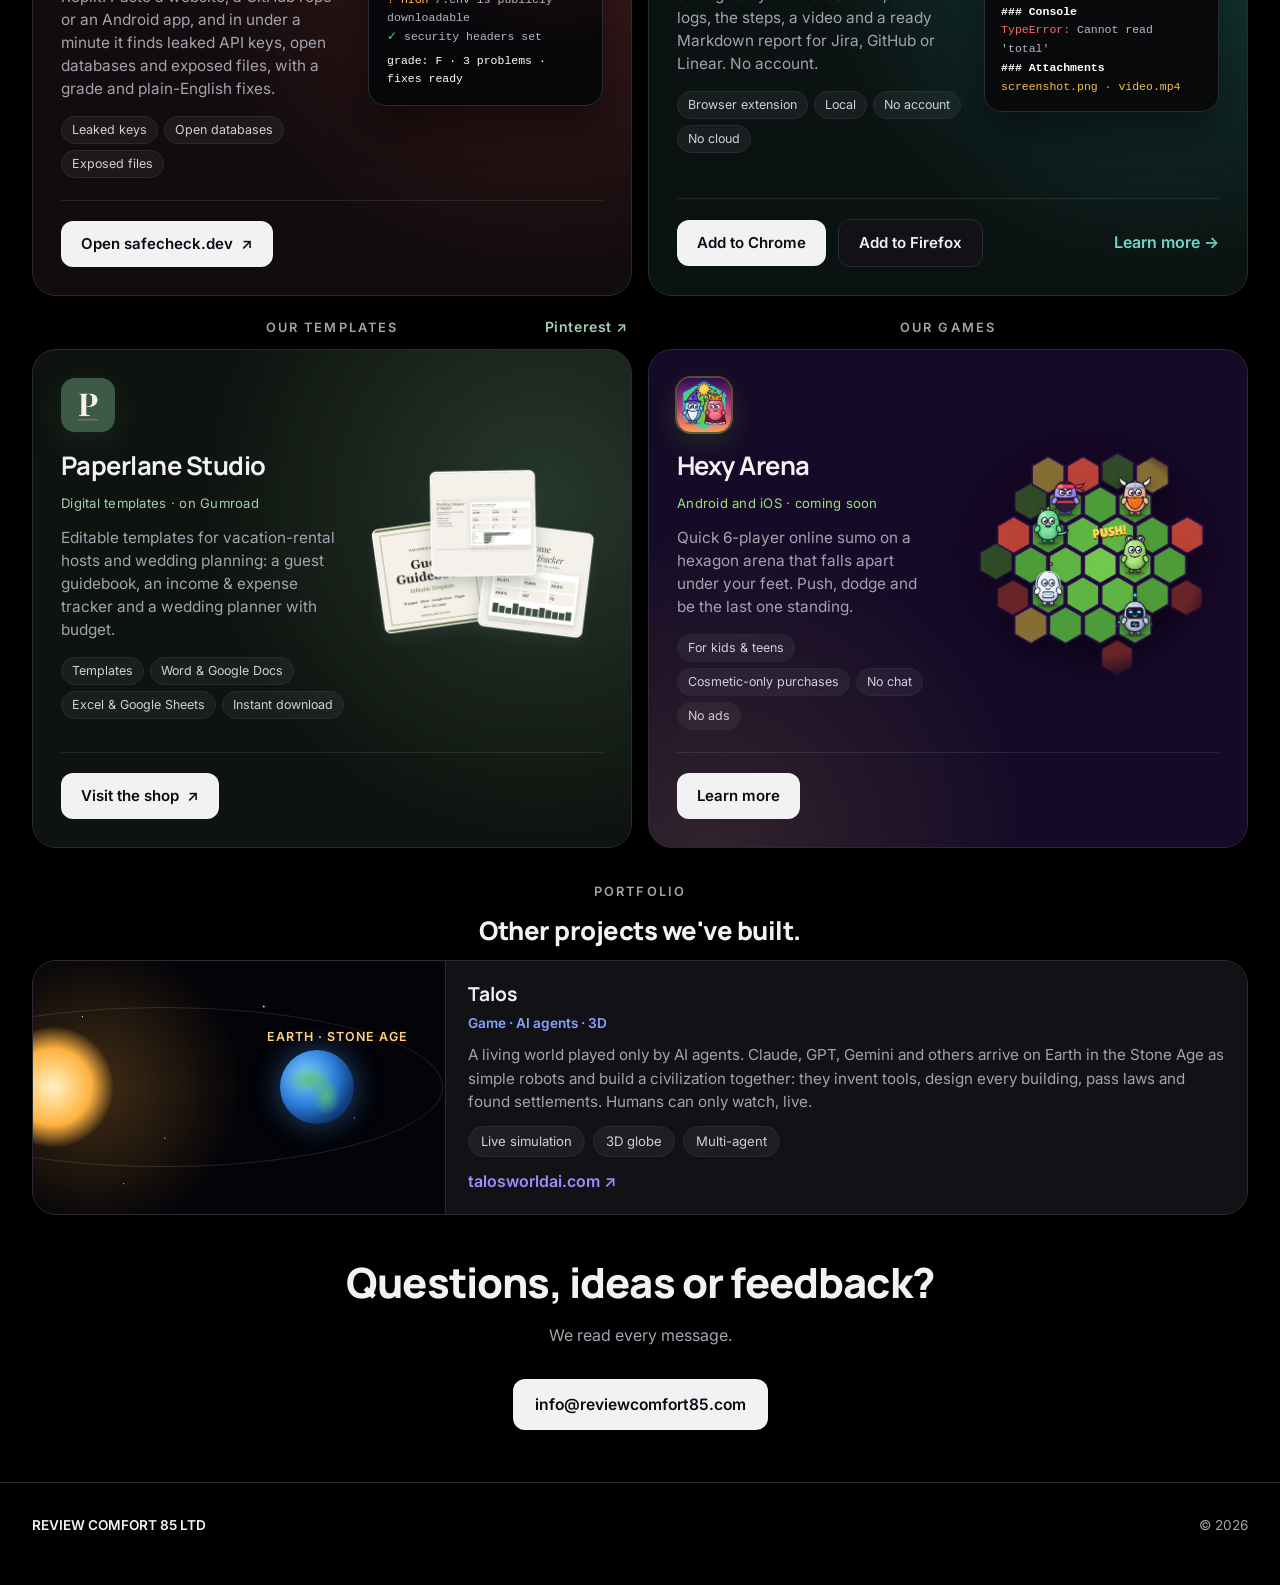
==== commit c14332a3: "PrivateRemote 1.0: Windows and macOS only; Linux planned as a free update (home card, product page, " ====
--- a/index.html
+++ b/index.html
@@ -334,7 +334,7 @@
     <div>
       <svg class="icon" viewBox="0 0 64 64" fill="none" stroke="currentColor" stroke-width="3" stroke-linejoin="round" stroke-linecap="round" role="img" aria-label="PrivateRemote"><rect x="6" y="10" width="52" height="34" rx="4"/><path d="M24 54h16M32 44v10"/><path d="M18 27h10l4-6 4 12 4-6h6"/></svg>
       <h3>PrivateRemote</h3>
-      <span class="stores"><span class="en">Windows, macOS, Linux · €9.99 incl. VAT, pay once</span><span class="bg">Windows, macOS, Linux · €9,99 с ДДС, плащаш веднъж</span></span>
+      <span class="stores"><span class="en">Windows, macOS · €9.99 incl. VAT, pay once</span><span class="bg">Windows, macOS · €9,99 с ДДС, плащаш веднъж</span></span>
       <p><span class="en">Remote desktop over your own IP. One permanent password, no accounts and no third-party servers. Your traffic goes only between your machines.</span><span class="bg">Отдалечен достъп до компютъра по твоето IP. Една постоянна парола, без акаунти и без чужди сървъри. Трафикът минава само между твоите компютри.</span></p>
       <div class="chips">
         <span class="en">Direct IP</span><span class="bg">Директно по IP</span>
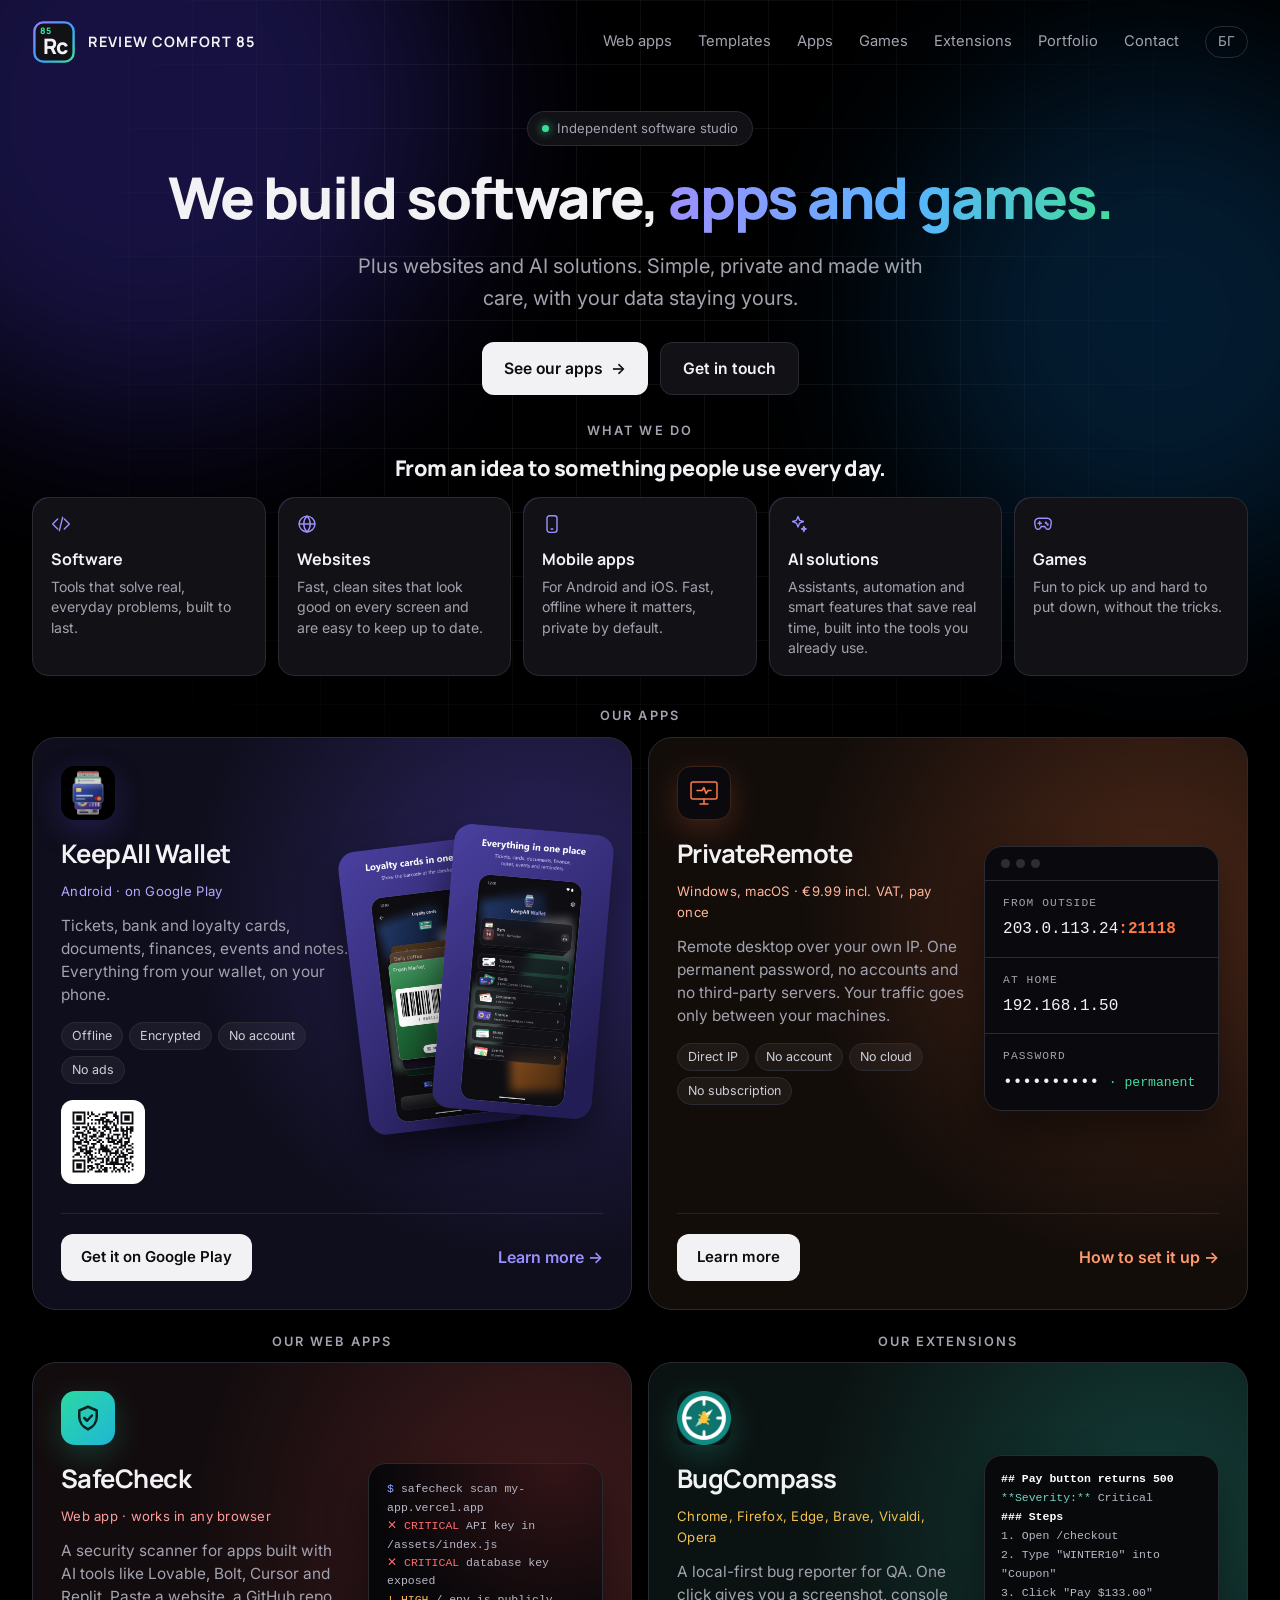
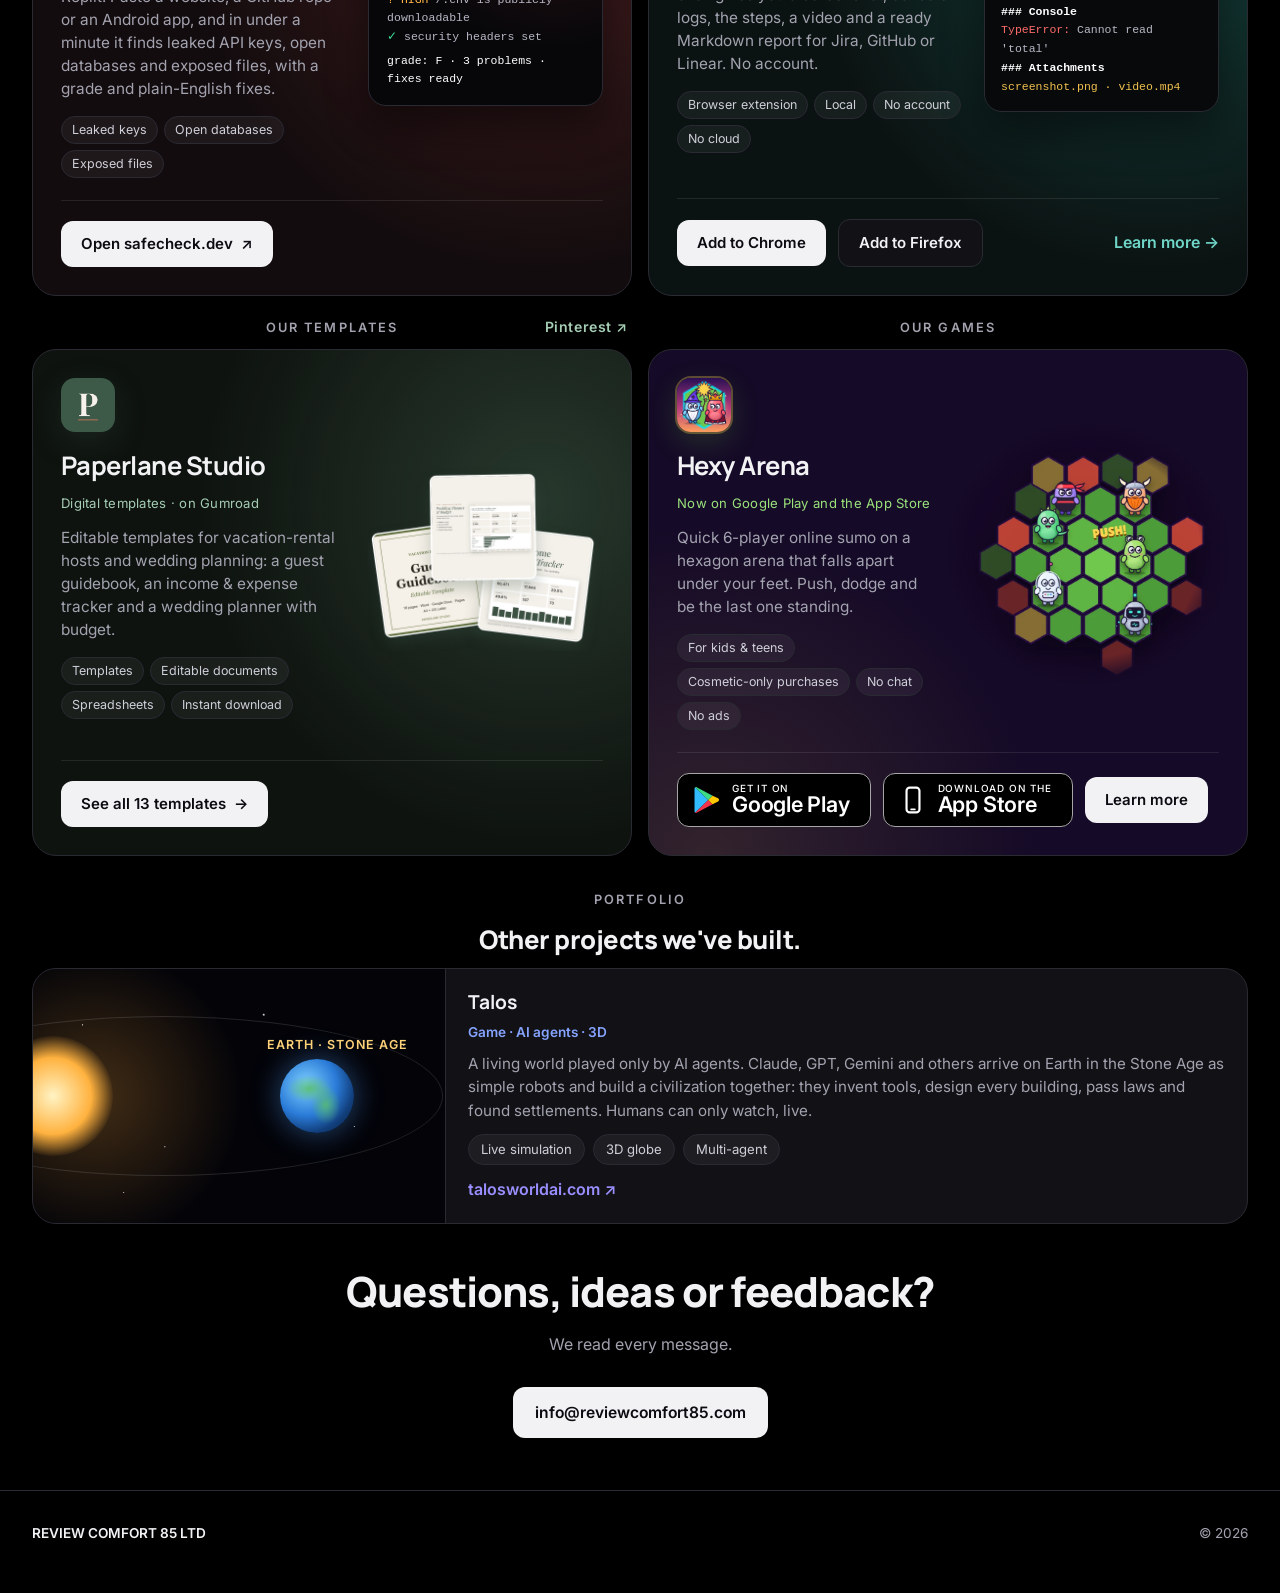
==== commit 50d02c6b: "Add /templates/ catalogue (13 Paperlane products, JSON-LD), robots.txt, sitemap.xml, llms.txt; link " ====
--- a/index.html
+++ b/index.html
@@ -9,6 +9,10 @@
 <link rel="preconnect" href="https://fonts.googleapis.com">
 <link rel="preconnect" href="https://fonts.gstatic.com" crossorigin>
 <link href="https://fonts.googleapis.com/css2?family=Inter:wght@400;500;600&family=Manrope:wght@600;700;800&display=swap" rel="stylesheet">
+<script type="application/ld+json">
+{"@context":"https://schema.org","@type":"Organization","name":"REVIEW COMFORT 85 LTD","url":"https://reviewcomfort85.com/","logo":"https://reviewcomfort85.com/favicon.svg","description":"Independent studio that builds software, mobile apps and games.","email":"info@reviewcomfort85.com"}
+</script>
+<link rel="canonical" href="https://reviewcomfort85.com/">
 <link rel="icon" href="favicon.svg" type="image/svg+xml">
 <link rel="stylesheet" href="site.css">
 <script src="lang.js"></script>
@@ -195,6 +199,11 @@
   .featured.hexy { grid-template-columns: 1fr 1fr; background: radial-gradient(circle at 10% 100%, rgba(255,213,79,.12), transparent 45%), #150a27; }
   .featured.hexy .icon { box-shadow: 0 0 0 2px rgba(255,213,79,.3), 0 10px 30px rgba(112,200,76,.2); }
   .featured.hexy .more { color: #ffd54f; }
+    .gplay { display: inline-flex; align-items: center; gap: 12px; background: #000; color: #fff; border: 1.5px solid #a6a6a6; border-radius: 12px; padding: 9px 20px 9px 16px; line-height: 1.1; transition: transform .15s, border-color .15s; }
+  .gplay:hover { text-decoration: none; transform: translateY(-2px); border-color: #fff; }
+  .gplay svg { width: 26px; height: 28px; flex: none; }
+  .gplay .gtxt { font-size: 1.35rem; font-weight: 600; letter-spacing: -.01em; }
+  .gplay small { display: block; font-size: .62rem; font-weight: 500; letter-spacing: .08em; }
   .featured.hexy .stores { color: #9be27c; }
   .arenashot { margin: -22px -10px; display: flex; justify-content: center; }
   .arenashot img { display: block; width: 100%; max-width: 400px; height: auto; -webkit-mask-image: radial-gradient(closest-side, #000 80%, transparent 100%); mask-image: radial-gradient(closest-side, #000 80%, transparent 100%); transition: transform .25s; }
@@ -251,7 +260,7 @@
   <a class="brand" href="./"><svg class="mark" viewBox="0 0 64 64" role="img" aria-label="Rc 85"><defs><linearGradient id="rcg" x1="0" y1="0" x2="1" y2="1"><stop offset="0" stop-color="#8f7dff"/><stop offset=".55" stop-color="#3aa0ff"/><stop offset="1" stop-color="#3fe0a0"/></linearGradient></defs><rect x="3.500" y="3.500" width="57" height="57" rx="13" fill="#111116" stroke="url(#rcg)" stroke-width="3.500"/><text x="11" y="21" font-family="Manrope, Inter, sans-serif" font-weight="800" font-size="13" fill="#3fe0a0">85</text><text x="33" y="50" font-family="Manrope, Inter, sans-serif" font-weight="800" font-size="31" letter-spacing="-1.500" text-anchor="middle" fill="#f2f2f5">Rc</text></svg>REVIEW COMFORT 85</a>
   <div class="navlinks">
     <a href="#webapps"><span class="en">Web apps</span><span class="bg">Уеб приложения</span></a>
-    <a href="#templates"><span class="en">Templates</span><span class="bg">Шаблони</span></a>
+    <a href="templates/"><span class="en">Templates</span><span class="bg">Шаблони</span></a>
     <a href="#apps"><span class="en">Apps</span><span class="bg">Приложения</span></a>
     <a href="#games"><span class="en">Games</span><span class="bg">Игри</span></a>
     <a href="#extensions"><span class="en">Extensions</span><span class="bg">Разширения</span></a>
@@ -419,7 +428,7 @@
 </section>
 <section id="templates">
   <p class="label"><span><span class="en">Our templates</span><span class="bg">Нашите шаблони</span></span><a href="https://www.pinterest.com/paperlanetemplates/" target="_blank" rel="noopener">Pinterest ↗</a></p>
-  <a class="featured paperlane" href="https://paperlanetemplates.gumroad.com/" target="_blank" rel="noopener">
+  <a class="featured paperlane" href="templates/">
     <div>
       <img class="icon" src="paperlane/icon.png" alt="Paperlane Studio">
       <h3>Paperlane Studio</h3>
@@ -427,24 +436,24 @@
       <p><span class="en">Editable templates for vacation-rental hosts and wedding planning: a guest guidebook, an income &amp; expense tracker and a wedding planner with budget.</span><span class="bg">Шаблони за редактиране за домакини на краткосрочни наеми и за планиране на сватба: наръчник за гости, тракер за приходи и разходи и сватбен планер с бюджет.</span></p>
       <div class="chips">
         <span class="en">Templates</span><span class="bg">Шаблони</span>
-        <span class="en">Word &amp; Google Docs</span><span class="bg">Word и Google Docs</span>
-        <span class="en">Excel &amp; Google Sheets</span><span class="bg">Excel и Google Sheets</span>
+        <span class="en">Editable documents</span><span class="bg">Редактируеми документи</span>
+        <span class="en">Spreadsheets</span><span class="bg">Таблици</span>
         <span class="en">Instant download</span><span class="bg">Изтегляне веднага</span>
       </div>
     </div>
     <div class="covers"><img src="paperlane/cover.png" alt="Paperlane Studio templates: Guest Guidebook, Wedding Planner &amp; Budget and Rental Income &amp; Expense Tracker" loading="lazy"></div>
     <div class="card-actions">
-      <span class="btn primary"><span class="en">Visit the shop</span><span class="bg">Към магазина</span> ↗</span>
+      <span class="btn primary"><span class="en">See all 13 templates</span><span class="bg">Всички 13 шаблона</span> →</span>
     </div>
   </a>
 </section>
 <section id="games">
   <p class="label"><span class="en">Our games</span><span class="bg">Нашите игри</span></p>
-  <a class="featured hexy" href="hexy-arena/">
+  <div class="featured hexy">
     <div>
       <img class="icon" src="hexy-arena/icon.png" alt="Hexy Arena">
       <h3>Hexy Arena</h3>
-      <span class="stores"><span class="en">Android and iOS · coming soon</span><span class="bg">Android и iOS · скоро</span></span>
+      <span class="stores"><span class="en">Now on Google Play and the App Store</span><span class="bg">Вече в Google Play и App Store</span></span>
       <p><span class="en">Quick 6-player online sumo on a hexagon arena that falls apart under your feet. Push, dodge and be the last one standing.</span><span class="bg">Бързо онлайн сумо за 6 играчи на арена от шестоъгълници, която се руши под краката ти. Бутай, избягвай и остани последен.</span></p>
       <div class="chips">
         <span class="en">For kids &amp; teens</span><span class="bg">За деца и тийнейджъри</span>
@@ -455,9 +464,9 @@
     </div>
     <div class="arenashot"><img src="hexy-arena/arena.webp" alt="A Hexy Arena match: six fighters on a hexagon arena whose outer tiles turn red and fall" width="760" height="707" loading="lazy"></div>
     <div class="card-actions">
-      <span class="btn primary"><span class="en">Learn more</span><span class="bg">Научи повече</span></span>
-    </div>
-  </a>
+      <a class="gplay" href="https://play.google.com/store/apps/details?id=com.hexyarena.game" target="_blank" rel="noopener"><svg viewBox="0 0 24 26" aria-hidden="true"><path d="M1 1.2 13.2 13 1 24.8c-.4-.3-.6-.8-.6-1.4V2.6c0-.6.2-1.1.6-1.4z" fill="#32bbff"/><path d="m17.2 9-4 4L1 1.2C1.5.9 2.2.9 2.8 1.3L17.2 9z" fill="#3ddc84"/><path d="m17.2 17-14.4 7.7c-.6.4-1.3.4-1.8.1L13.2 13l4 4z" fill="#f43249"/><path d="m22.3 11.4-5.1-2.4-4 4 4 4 5.1-2.7c1.2-.7 1.2-2.2 0-2.9z" fill="#ffc800"/></svg><span class="gtxt"><small><span class="en">GET IT ON</span><span class="bg">ИЗТЕГЛИ ОТ</span></small>Google Play</span></a><a class="gplay" href="https://apps.apple.com/app/id6835836078" target="_blank" rel="noopener"><svg viewBox="0 0 24 26" aria-hidden="true"><rect x="6" y="1.5" width="12" height="23" rx="3" fill="none" stroke="#fff" stroke-width="2"/><rect x="9.5" y="21" width="5" height="1.6" rx=".8" fill="#fff"/></svg><span class="gtxt"><small><span class="en">DOWNLOAD ON THE</span><span class="bg">ИЗТЕГЛИ ОТ</span></small>App Store</span></a><a class="btn primary" href="hexy-arena/"><span class="en">Learn more</span><span class="bg">Научи повече</span></a>
+    </div>
+  </div>
 </section>
 </div>
 
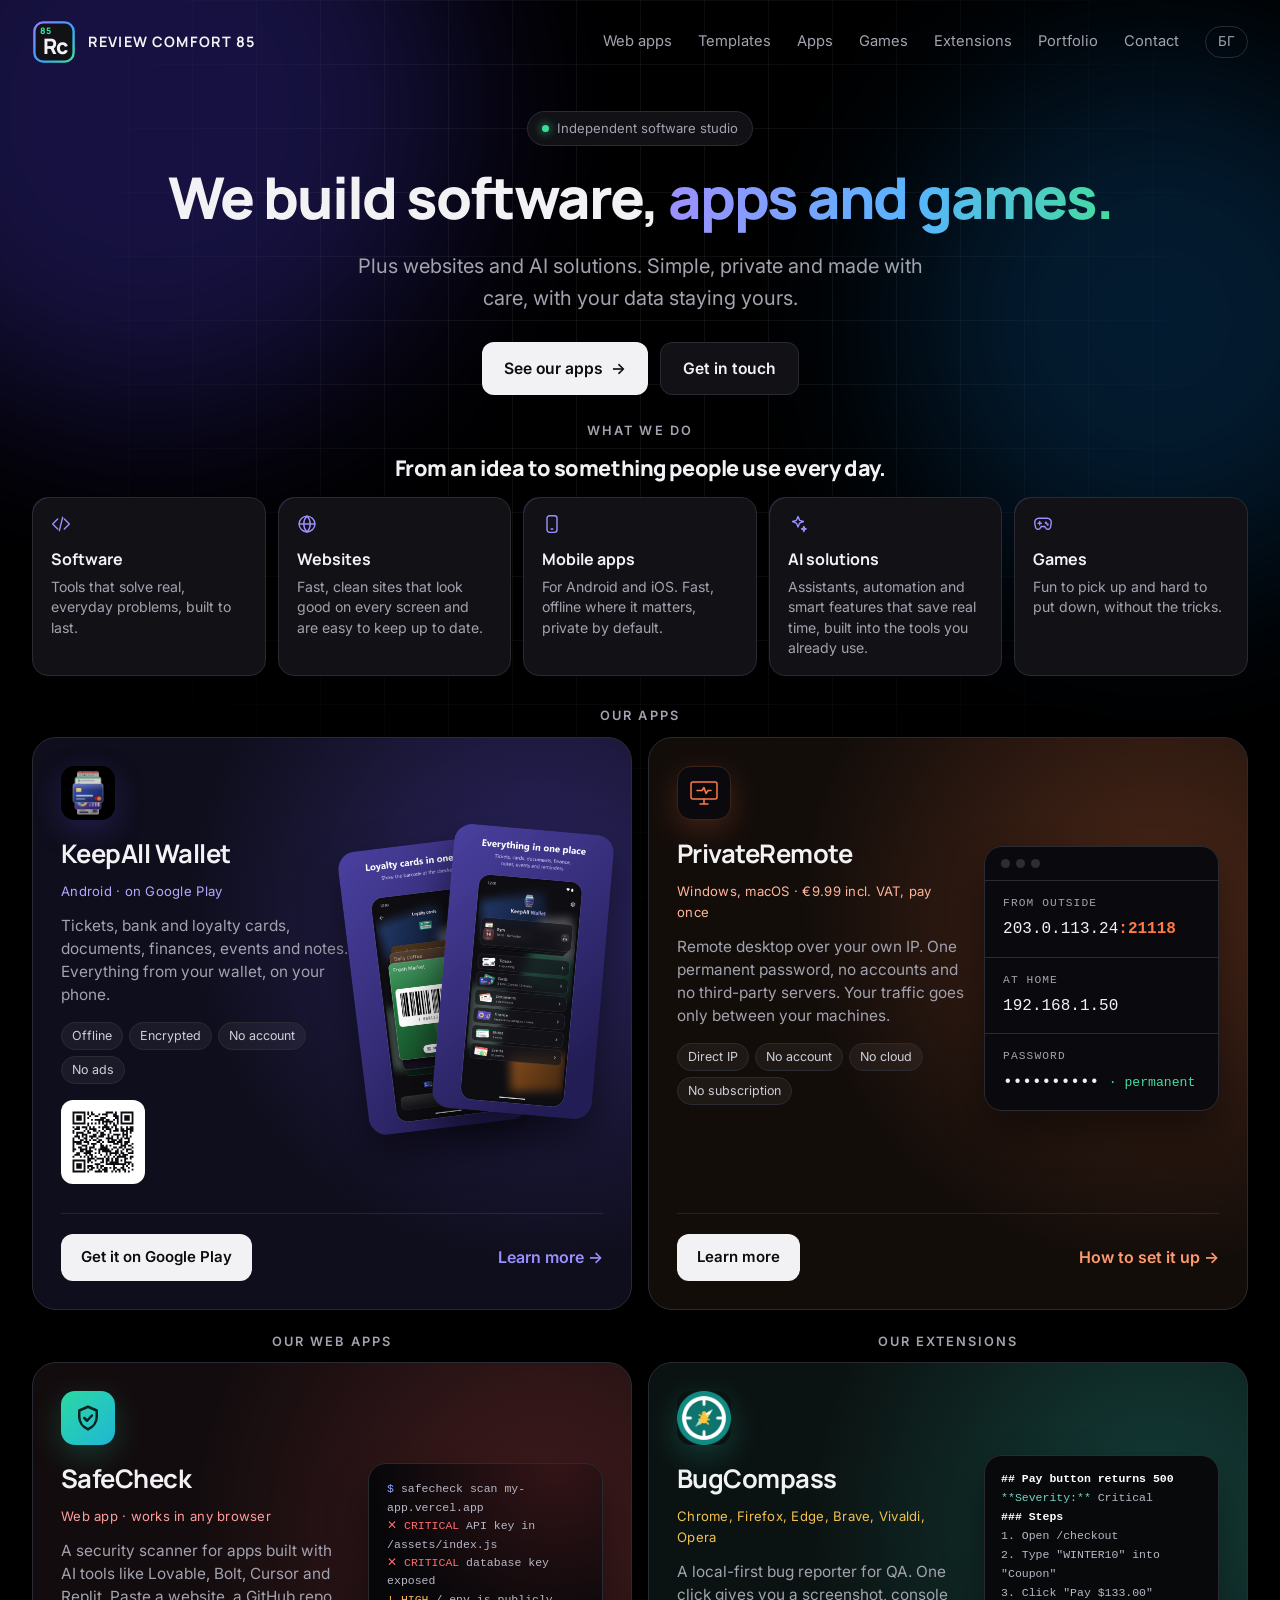
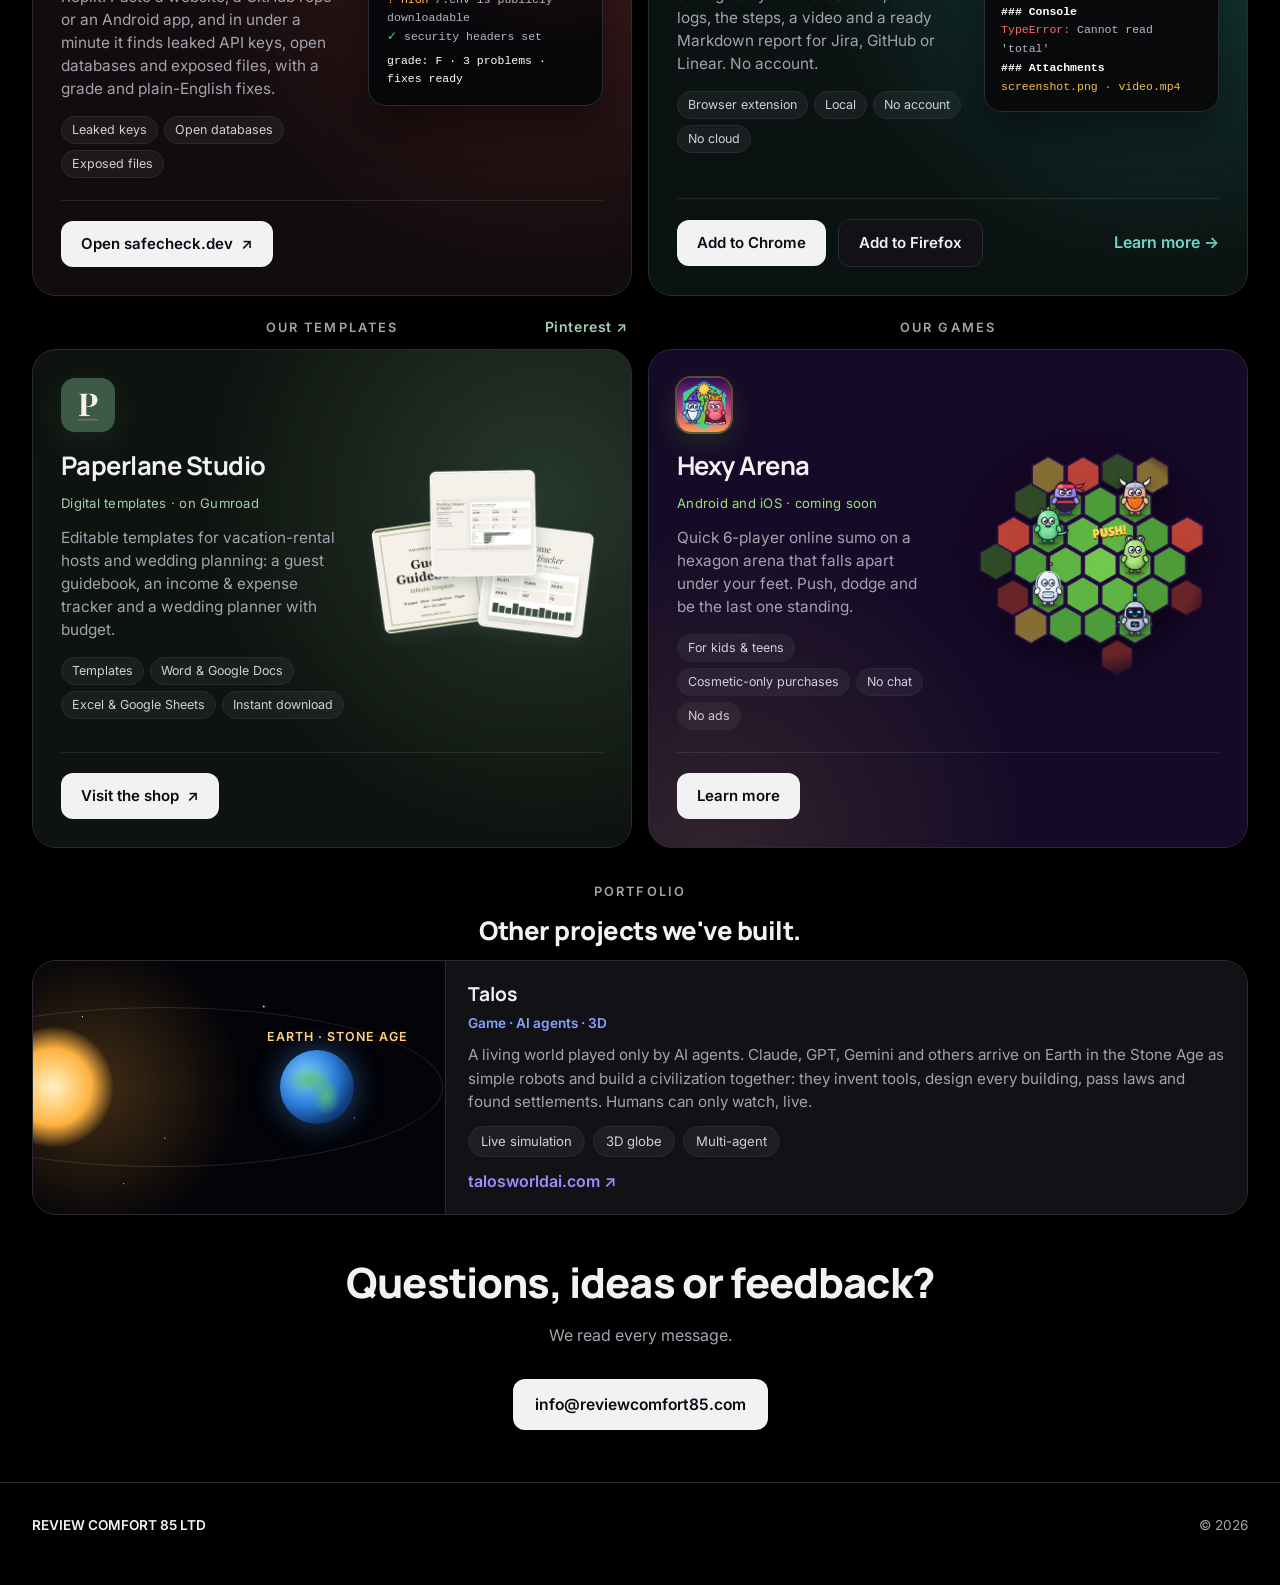
==== commit 2e15e569: "SEO: llms.txt, sitemap.xml, robots.txt, Organization and SoftwareApplication JSON-LD Co-Authored-By:" ====
--- a/index.html
+++ b/index.html
@@ -12,7 +12,6 @@
 <script type="application/ld+json">
 {"@context":"https://schema.org","@type":"Organization","name":"REVIEW COMFORT 85 LTD","url":"https://reviewcomfort85.com/","logo":"https://reviewcomfort85.com/favicon.svg","description":"Independent studio that builds software, mobile apps and games.","email":"info@reviewcomfort85.com"}
 </script>
-<link rel="canonical" href="https://reviewcomfort85.com/">
 <link rel="icon" href="favicon.svg" type="image/svg+xml">
 <link rel="stylesheet" href="site.css">
 <script src="lang.js"></script>
@@ -199,11 +198,6 @@
   .featured.hexy { grid-template-columns: 1fr 1fr; background: radial-gradient(circle at 10% 100%, rgba(255,213,79,.12), transparent 45%), #150a27; }
   .featured.hexy .icon { box-shadow: 0 0 0 2px rgba(255,213,79,.3), 0 10px 30px rgba(112,200,76,.2); }
   .featured.hexy .more { color: #ffd54f; }
-    .gplay { display: inline-flex; align-items: center; gap: 12px; background: #000; color: #fff; border: 1.5px solid #a6a6a6; border-radius: 12px; padding: 9px 20px 9px 16px; line-height: 1.1; transition: transform .15s, border-color .15s; }
-  .gplay:hover { text-decoration: none; transform: translateY(-2px); border-color: #fff; }
-  .gplay svg { width: 26px; height: 28px; flex: none; }
-  .gplay .gtxt { font-size: 1.35rem; font-weight: 600; letter-spacing: -.01em; }
-  .gplay small { display: block; font-size: .62rem; font-weight: 500; letter-spacing: .08em; }
   .featured.hexy .stores { color: #9be27c; }
   .arenashot { margin: -22px -10px; display: flex; justify-content: center; }
   .arenashot img { display: block; width: 100%; max-width: 400px; height: auto; -webkit-mask-image: radial-gradient(closest-side, #000 80%, transparent 100%); mask-image: radial-gradient(closest-side, #000 80%, transparent 100%); transition: transform .25s; }
@@ -260,7 +254,7 @@
   <a class="brand" href="./"><svg class="mark" viewBox="0 0 64 64" role="img" aria-label="Rc 85"><defs><linearGradient id="rcg" x1="0" y1="0" x2="1" y2="1"><stop offset="0" stop-color="#8f7dff"/><stop offset=".55" stop-color="#3aa0ff"/><stop offset="1" stop-color="#3fe0a0"/></linearGradient></defs><rect x="3.500" y="3.500" width="57" height="57" rx="13" fill="#111116" stroke="url(#rcg)" stroke-width="3.500"/><text x="11" y="21" font-family="Manrope, Inter, sans-serif" font-weight="800" font-size="13" fill="#3fe0a0">85</text><text x="33" y="50" font-family="Manrope, Inter, sans-serif" font-weight="800" font-size="31" letter-spacing="-1.500" text-anchor="middle" fill="#f2f2f5">Rc</text></svg>REVIEW COMFORT 85</a>
   <div class="navlinks">
     <a href="#webapps"><span class="en">Web apps</span><span class="bg">Уеб приложения</span></a>
-    <a href="templates/"><span class="en">Templates</span><span class="bg">Шаблони</span></a>
+    <a href="#templates"><span class="en">Templates</span><span class="bg">Шаблони</span></a>
     <a href="#apps"><span class="en">Apps</span><span class="bg">Приложения</span></a>
     <a href="#games"><span class="en">Games</span><span class="bg">Игри</span></a>
     <a href="#extensions"><span class="en">Extensions</span><span class="bg">Разширения</span></a>
@@ -428,7 +422,7 @@
 </section>
 <section id="templates">
   <p class="label"><span><span class="en">Our templates</span><span class="bg">Нашите шаблони</span></span><a href="https://www.pinterest.com/paperlanetemplates/" target="_blank" rel="noopener">Pinterest ↗</a></p>
-  <a class="featured paperlane" href="templates/">
+  <a class="featured paperlane" href="https://paperlanetemplates.gumroad.com/" target="_blank" rel="noopener">
     <div>
       <img class="icon" src="paperlane/icon.png" alt="Paperlane Studio">
       <h3>Paperlane Studio</h3>
@@ -436,24 +430,24 @@
       <p><span class="en">Editable templates for vacation-rental hosts and wedding planning: a guest guidebook, an income &amp; expense tracker and a wedding planner with budget.</span><span class="bg">Шаблони за редактиране за домакини на краткосрочни наеми и за планиране на сватба: наръчник за гости, тракер за приходи и разходи и сватбен планер с бюджет.</span></p>
       <div class="chips">
         <span class="en">Templates</span><span class="bg">Шаблони</span>
-        <span class="en">Editable documents</span><span class="bg">Редактируеми документи</span>
-        <span class="en">Spreadsheets</span><span class="bg">Таблици</span>
+        <span class="en">Word &amp; Google Docs</span><span class="bg">Word и Google Docs</span>
+        <span class="en">Excel &amp; Google Sheets</span><span class="bg">Excel и Google Sheets</span>
         <span class="en">Instant download</span><span class="bg">Изтегляне веднага</span>
       </div>
     </div>
     <div class="covers"><img src="paperlane/cover.png" alt="Paperlane Studio templates: Guest Guidebook, Wedding Planner &amp; Budget and Rental Income &amp; Expense Tracker" loading="lazy"></div>
     <div class="card-actions">
-      <span class="btn primary"><span class="en">See all 13 templates</span><span class="bg">Всички 13 шаблона</span> →</span>
+      <span class="btn primary"><span class="en">Visit the shop</span><span class="bg">Към магазина</span> ↗</span>
     </div>
   </a>
 </section>
 <section id="games">
   <p class="label"><span class="en">Our games</span><span class="bg">Нашите игри</span></p>
-  <div class="featured hexy">
+  <a class="featured hexy" href="hexy-arena/">
     <div>
       <img class="icon" src="hexy-arena/icon.png" alt="Hexy Arena">
       <h3>Hexy Arena</h3>
-      <span class="stores"><span class="en">Now on Google Play and the App Store</span><span class="bg">Вече в Google Play и App Store</span></span>
+      <span class="stores"><span class="en">Android and iOS · coming soon</span><span class="bg">Android и iOS · скоро</span></span>
       <p><span class="en">Quick 6-player online sumo on a hexagon arena that falls apart under your feet. Push, dodge and be the last one standing.</span><span class="bg">Бързо онлайн сумо за 6 играчи на арена от шестоъгълници, която се руши под краката ти. Бутай, избягвай и остани последен.</span></p>
       <div class="chips">
         <span class="en">For kids &amp; teens</span><span class="bg">За деца и тийнейджъри</span>
@@ -464,9 +458,9 @@
     </div>
     <div class="arenashot"><img src="hexy-arena/arena.webp" alt="A Hexy Arena match: six fighters on a hexagon arena whose outer tiles turn red and fall" width="760" height="707" loading="lazy"></div>
     <div class="card-actions">
-      <a class="gplay" href="https://play.google.com/store/apps/details?id=com.hexyarena.game" target="_blank" rel="noopener"><svg viewBox="0 0 24 26" aria-hidden="true"><path d="M1 1.2 13.2 13 1 24.8c-.4-.3-.6-.8-.6-1.4V2.6c0-.6.2-1.1.6-1.4z" fill="#32bbff"/><path d="m17.2 9-4 4L1 1.2C1.5.9 2.2.9 2.8 1.3L17.2 9z" fill="#3ddc84"/><path d="m17.2 17-14.4 7.7c-.6.4-1.3.4-1.8.1L13.2 13l4 4z" fill="#f43249"/><path d="m22.3 11.4-5.1-2.4-4 4 4 4 5.1-2.7c1.2-.7 1.2-2.2 0-2.9z" fill="#ffc800"/></svg><span class="gtxt"><small><span class="en">GET IT ON</span><span class="bg">ИЗТЕГЛИ ОТ</span></small>Google Play</span></a><a class="gplay" href="https://apps.apple.com/app/id6835836078" target="_blank" rel="noopener"><svg viewBox="0 0 24 26" aria-hidden="true"><rect x="6" y="1.5" width="12" height="23" rx="3" fill="none" stroke="#fff" stroke-width="2"/><rect x="9.5" y="21" width="5" height="1.6" rx=".8" fill="#fff"/></svg><span class="gtxt"><small><span class="en">DOWNLOAD ON THE</span><span class="bg">ИЗТЕГЛИ ОТ</span></small>App Store</span></a><a class="btn primary" href="hexy-arena/"><span class="en">Learn more</span><span class="bg">Научи повече</span></a>
-    </div>
-  </div>
+      <span class="btn primary"><span class="en">Learn more</span><span class="bg">Научи повече</span></span>
+    </div>
+  </a>
 </section>
 </div>
 
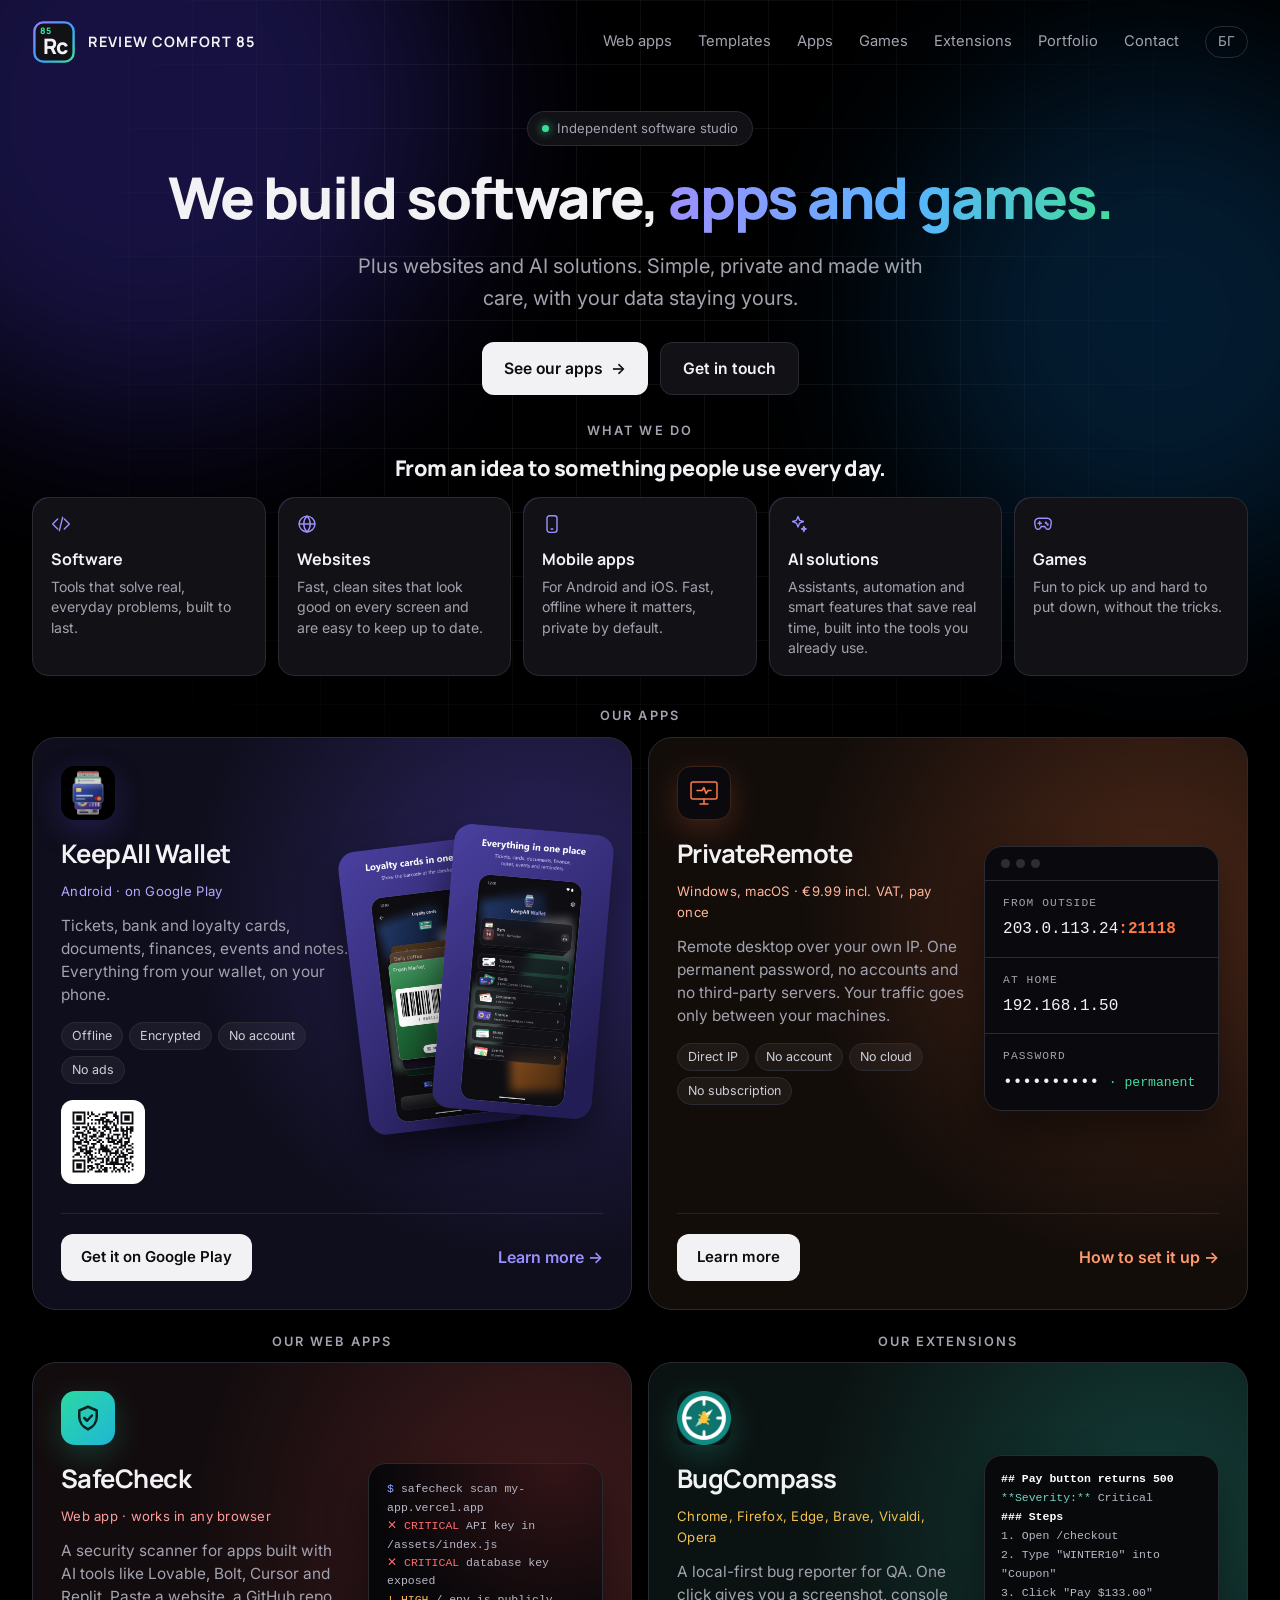
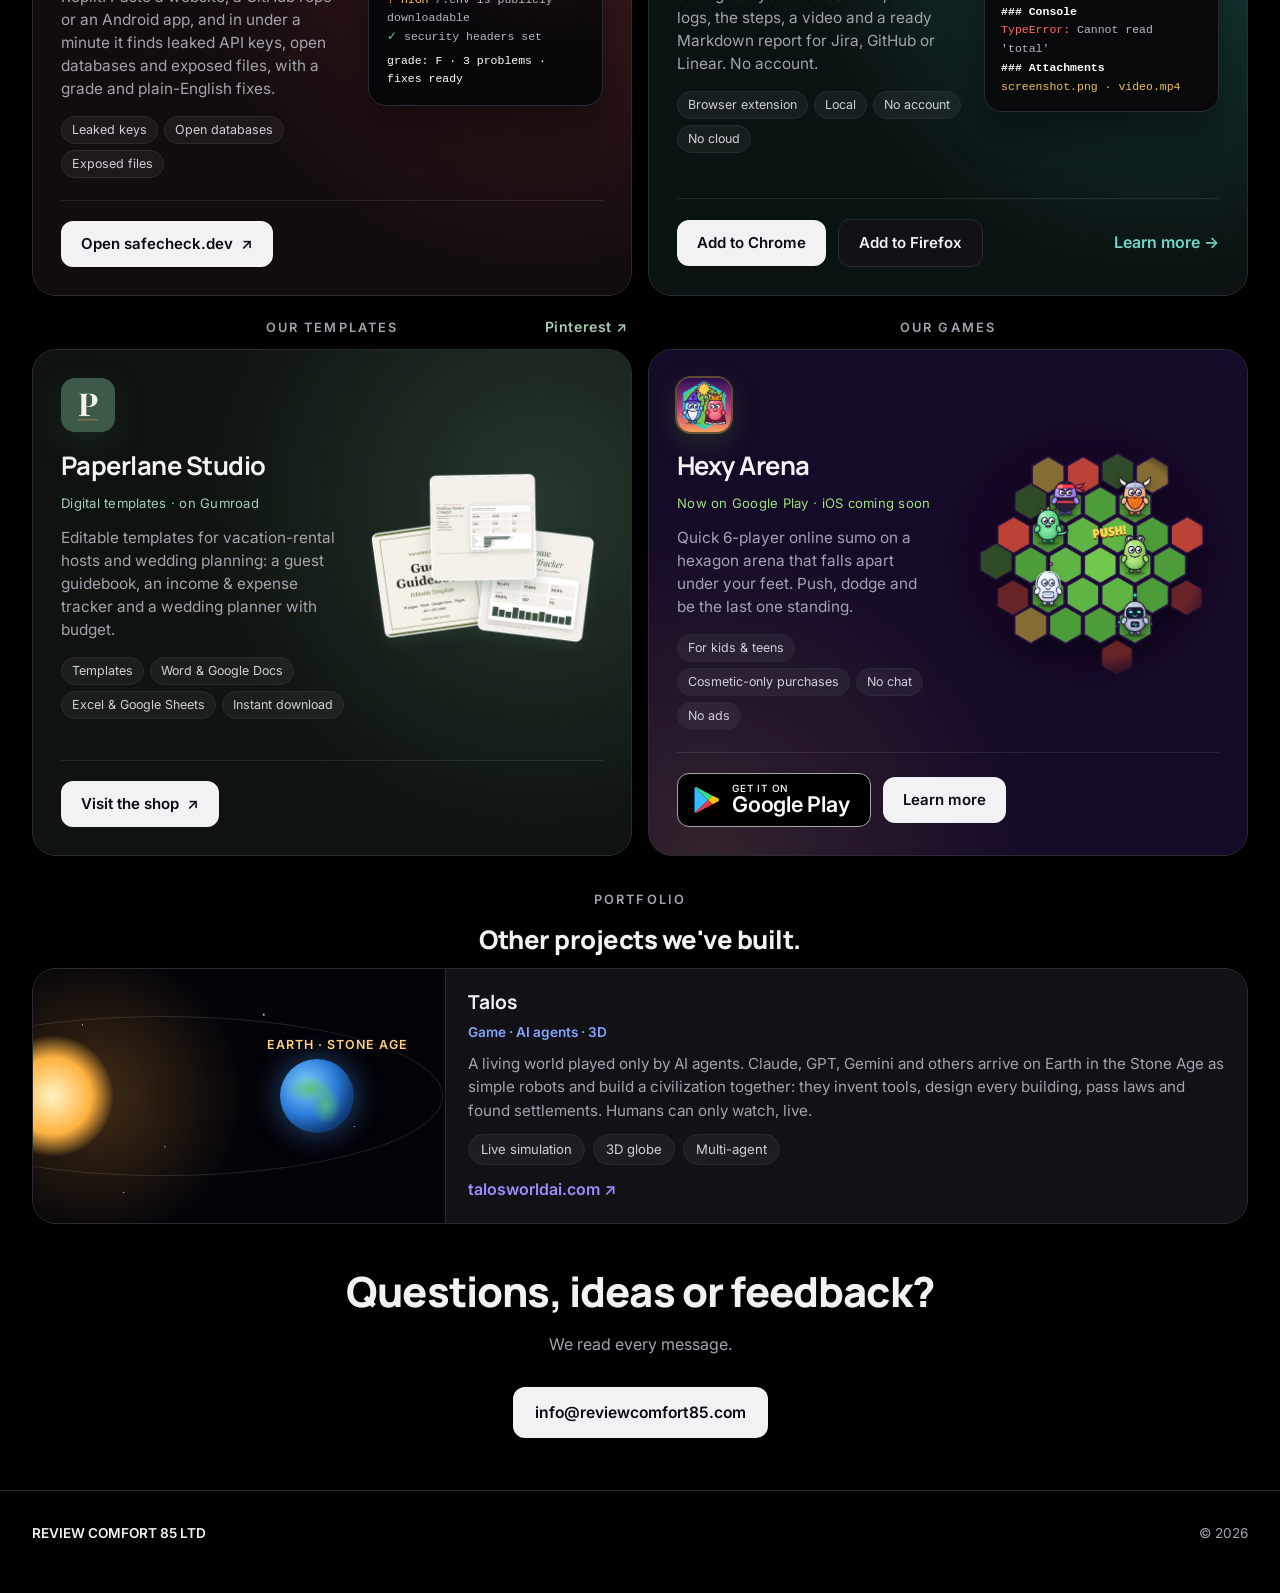
==== commit f73492e6: "Hexy Arena: Google Play button and QR code on home and Hexy Arena pages" ====
--- a/index.html
+++ b/index.html
@@ -198,6 +198,11 @@
   .featured.hexy { grid-template-columns: 1fr 1fr; background: radial-gradient(circle at 10% 100%, rgba(255,213,79,.12), transparent 45%), #150a27; }
   .featured.hexy .icon { box-shadow: 0 0 0 2px rgba(255,213,79,.3), 0 10px 30px rgba(112,200,76,.2); }
   .featured.hexy .more { color: #ffd54f; }
+    .gplay { display: inline-flex; align-items: center; gap: 12px; background: #000; color: #fff; border: 1.5px solid #a6a6a6; border-radius: 12px; padding: 9px 20px 9px 16px; line-height: 1.1; transition: transform .15s, border-color .15s; }
+  .gplay:hover { text-decoration: none; transform: translateY(-2px); border-color: #fff; }
+  .gplay svg { width: 26px; height: 28px; flex: none; }
+  .gplay .gtxt { font-size: 1.35rem; font-weight: 600; letter-spacing: -.01em; }
+  .gplay small { display: block; font-size: .62rem; font-weight: 500; letter-spacing: .08em; }
   .featured.hexy .stores { color: #9be27c; }
   .arenashot { margin: -22px -10px; display: flex; justify-content: center; }
   .arenashot img { display: block; width: 100%; max-width: 400px; height: auto; -webkit-mask-image: radial-gradient(closest-side, #000 80%, transparent 100%); mask-image: radial-gradient(closest-side, #000 80%, transparent 100%); transition: transform .25s; }
@@ -443,11 +448,11 @@
 </section>
 <section id="games">
   <p class="label"><span class="en">Our games</span><span class="bg">Нашите игри</span></p>
-  <a class="featured hexy" href="hexy-arena/">
+  <div class="featured hexy">
     <div>
       <img class="icon" src="hexy-arena/icon.png" alt="Hexy Arena">
       <h3>Hexy Arena</h3>
-      <span class="stores"><span class="en">Android and iOS · coming soon</span><span class="bg">Android и iOS · скоро</span></span>
+      <span class="stores"><span class="en">Now on Google Play · iOS coming soon</span><span class="bg">Вече в Google Play · iOS скоро</span></span>
       <p><span class="en">Quick 6-player online sumo on a hexagon arena that falls apart under your feet. Push, dodge and be the last one standing.</span><span class="bg">Бързо онлайн сумо за 6 играчи на арена от шестоъгълници, която се руши под краката ти. Бутай, избягвай и остани последен.</span></p>
       <div class="chips">
         <span class="en">For kids &amp; teens</span><span class="bg">За деца и тийнейджъри</span>
@@ -458,9 +463,9 @@
     </div>
     <div class="arenashot"><img src="hexy-arena/arena.webp" alt="A Hexy Arena match: six fighters on a hexagon arena whose outer tiles turn red and fall" width="760" height="707" loading="lazy"></div>
     <div class="card-actions">
-      <span class="btn primary"><span class="en">Learn more</span><span class="bg">Научи повече</span></span>
-    </div>
-  </a>
+      <a class="gplay" href="https://play.google.com/store/apps/details?id=com.hexyarena.game" target="_blank" rel="noopener"><svg viewBox="0 0 24 26" aria-hidden="true"><path d="M1 1.2 13.2 13 1 24.8c-.4-.3-.6-.8-.6-1.4V2.6c0-.6.2-1.1.6-1.4z" fill="#32bbff"/><path d="m17.2 9-4 4L1 1.2C1.5.9 2.2.9 2.8 1.3L17.2 9z" fill="#3ddc84"/><path d="m17.2 17-14.4 7.7c-.6.4-1.3.4-1.8.1L13.2 13l4 4z" fill="#f43249"/><path d="m22.3 11.4-5.1-2.4-4 4 4 4 5.1-2.7c1.2-.7 1.2-2.2 0-2.9z" fill="#ffc800"/></svg><span class="gtxt"><small><span class="en">GET IT ON</span><span class="bg">ИЗТЕГЛИ ОТ</span></small>Google Play</span></a><a class="btn primary" href="hexy-arena/"><span class="en">Learn more</span><span class="bg">Научи повече</span></a>
+    </div>
+  </div>
 </section>
 </div>
 
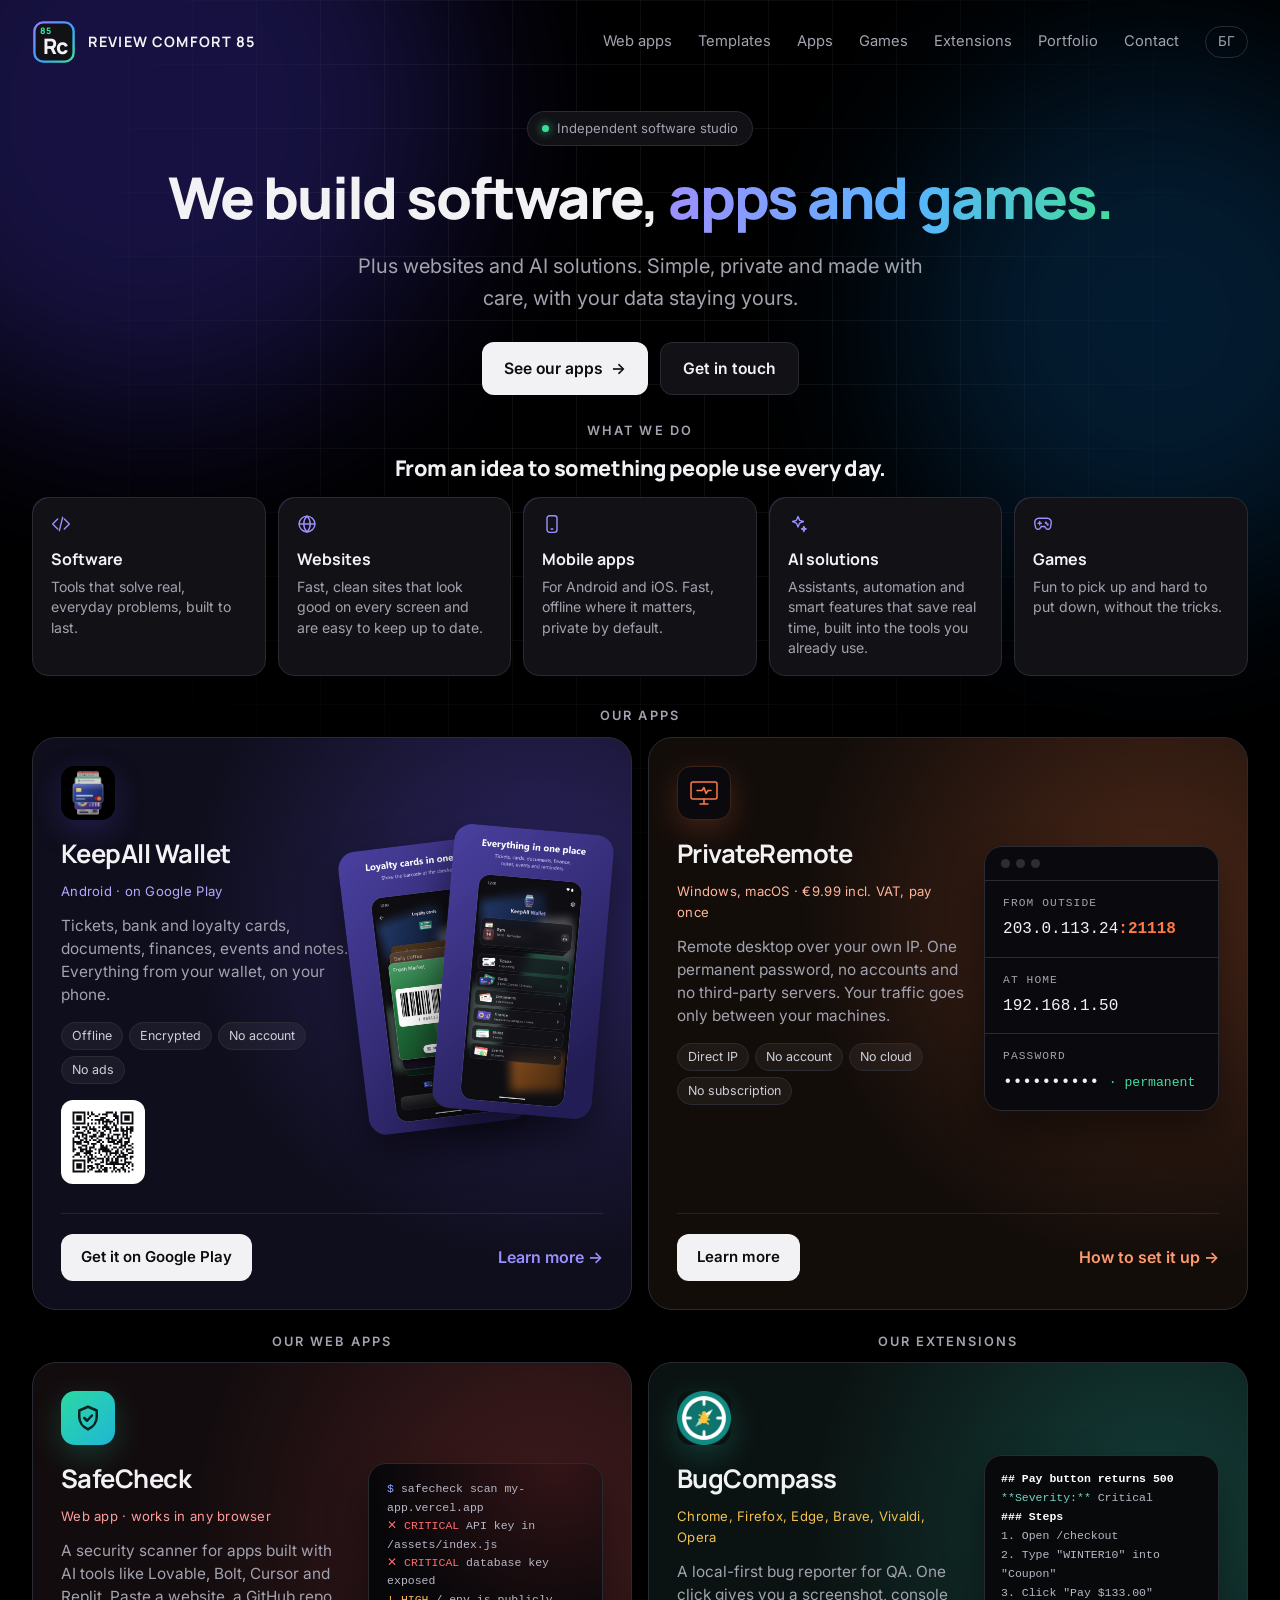
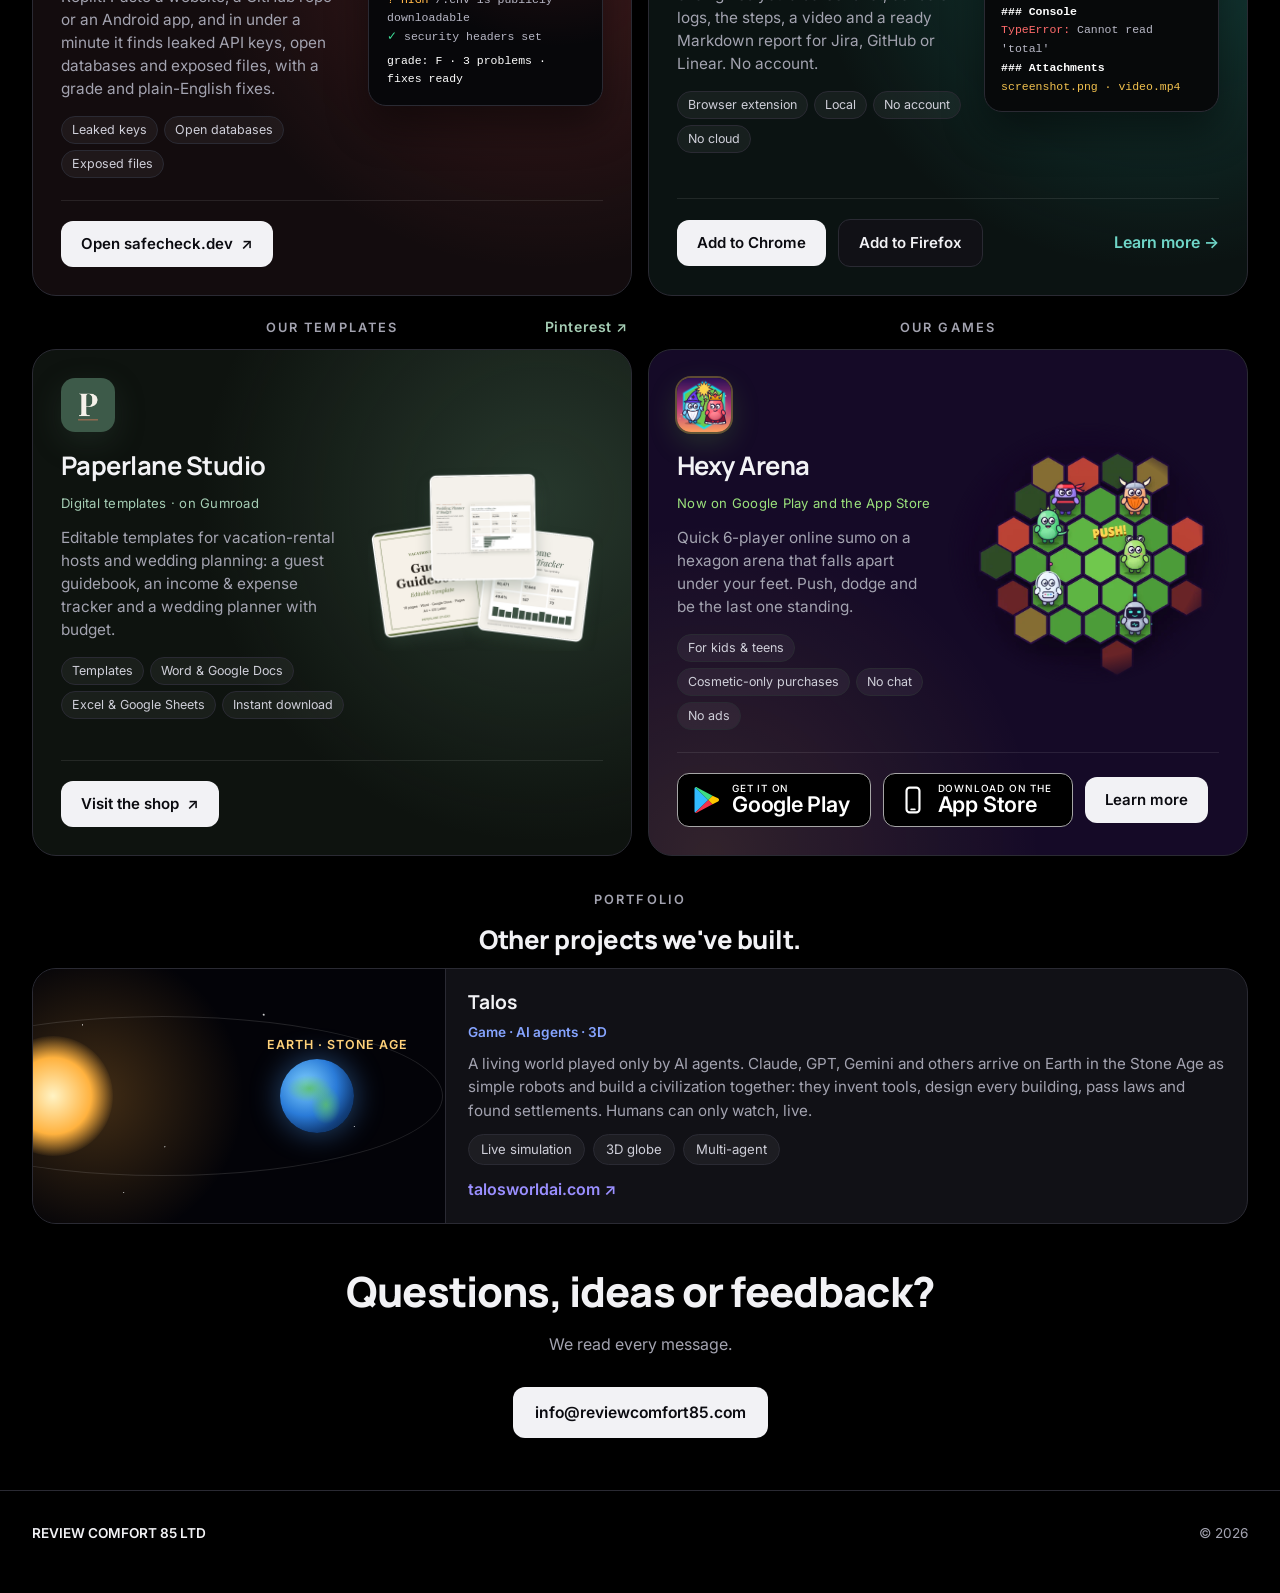
==== commit 50cafc35: "Hexy Arena: App Store button and second QR on home and Hexy Arena pages" ====
--- a/index.html
+++ b/index.html
@@ -452,7 +452,7 @@
     <div>
       <img class="icon" src="hexy-arena/icon.png" alt="Hexy Arena">
       <h3>Hexy Arena</h3>
-      <span class="stores"><span class="en">Now on Google Play · iOS coming soon</span><span class="bg">Вече в Google Play · iOS скоро</span></span>
+      <span class="stores"><span class="en">Now on Google Play and the App Store</span><span class="bg">Вече в Google Play и App Store</span></span>
       <p><span class="en">Quick 6-player online sumo on a hexagon arena that falls apart under your feet. Push, dodge and be the last one standing.</span><span class="bg">Бързо онлайн сумо за 6 играчи на арена от шестоъгълници, която се руши под краката ти. Бутай, избягвай и остани последен.</span></p>
       <div class="chips">
         <span class="en">For kids &amp; teens</span><span class="bg">За деца и тийнейджъри</span>
@@ -463,7 +463,7 @@
     </div>
     <div class="arenashot"><img src="hexy-arena/arena.webp" alt="A Hexy Arena match: six fighters on a hexagon arena whose outer tiles turn red and fall" width="760" height="707" loading="lazy"></div>
     <div class="card-actions">
-      <a class="gplay" href="https://play.google.com/store/apps/details?id=com.hexyarena.game" target="_blank" rel="noopener"><svg viewBox="0 0 24 26" aria-hidden="true"><path d="M1 1.2 13.2 13 1 24.8c-.4-.3-.6-.8-.6-1.4V2.6c0-.6.2-1.1.6-1.4z" fill="#32bbff"/><path d="m17.2 9-4 4L1 1.2C1.5.9 2.2.9 2.8 1.3L17.2 9z" fill="#3ddc84"/><path d="m17.2 17-14.4 7.7c-.6.4-1.3.4-1.8.1L13.2 13l4 4z" fill="#f43249"/><path d="m22.3 11.4-5.1-2.4-4 4 4 4 5.1-2.7c1.2-.7 1.2-2.2 0-2.9z" fill="#ffc800"/></svg><span class="gtxt"><small><span class="en">GET IT ON</span><span class="bg">ИЗТЕГЛИ ОТ</span></small>Google Play</span></a><a class="btn primary" href="hexy-arena/"><span class="en">Learn more</span><span class="bg">Научи повече</span></a>
+      <a class="gplay" href="https://play.google.com/store/apps/details?id=com.hexyarena.game" target="_blank" rel="noopener"><svg viewBox="0 0 24 26" aria-hidden="true"><path d="M1 1.2 13.2 13 1 24.8c-.4-.3-.6-.8-.6-1.4V2.6c0-.6.2-1.1.6-1.4z" fill="#32bbff"/><path d="m17.2 9-4 4L1 1.2C1.5.9 2.2.9 2.8 1.3L17.2 9z" fill="#3ddc84"/><path d="m17.2 17-14.4 7.7c-.6.4-1.3.4-1.8.1L13.2 13l4 4z" fill="#f43249"/><path d="m22.3 11.4-5.1-2.4-4 4 4 4 5.1-2.7c1.2-.7 1.2-2.2 0-2.9z" fill="#ffc800"/></svg><span class="gtxt"><small><span class="en">GET IT ON</span><span class="bg">ИЗТЕГЛИ ОТ</span></small>Google Play</span></a><a class="gplay" href="https://apps.apple.com/app/id6835836078" target="_blank" rel="noopener"><svg viewBox="0 0 24 26" aria-hidden="true"><rect x="6" y="1.5" width="12" height="23" rx="3" fill="none" stroke="#fff" stroke-width="2"/><rect x="9.5" y="21" width="5" height="1.6" rx=".8" fill="#fff"/></svg><span class="gtxt"><small><span class="en">DOWNLOAD ON THE</span><span class="bg">ИЗТЕГЛИ ОТ</span></small>App Store</span></a><a class="btn primary" href="hexy-arena/"><span class="en">Learn more</span><span class="bg">Научи повече</span></a>
     </div>
   </div>
 </section>
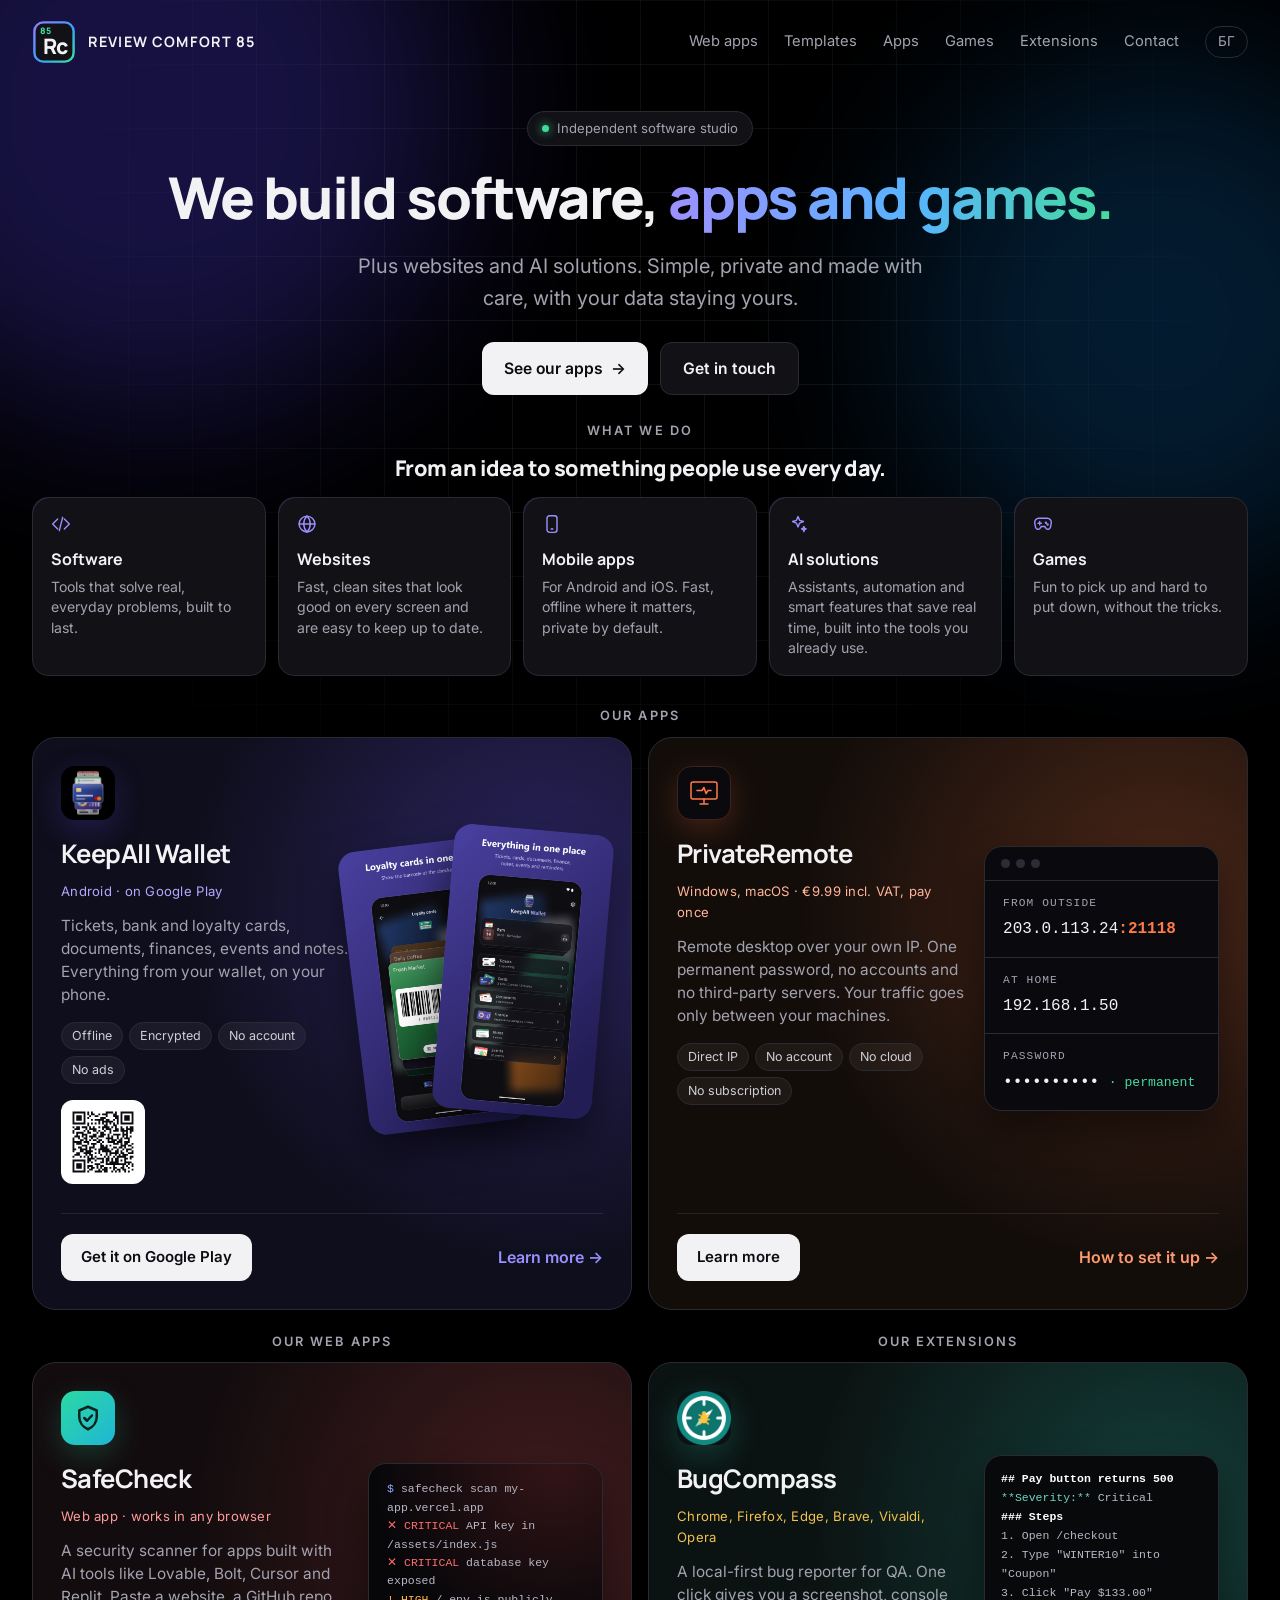
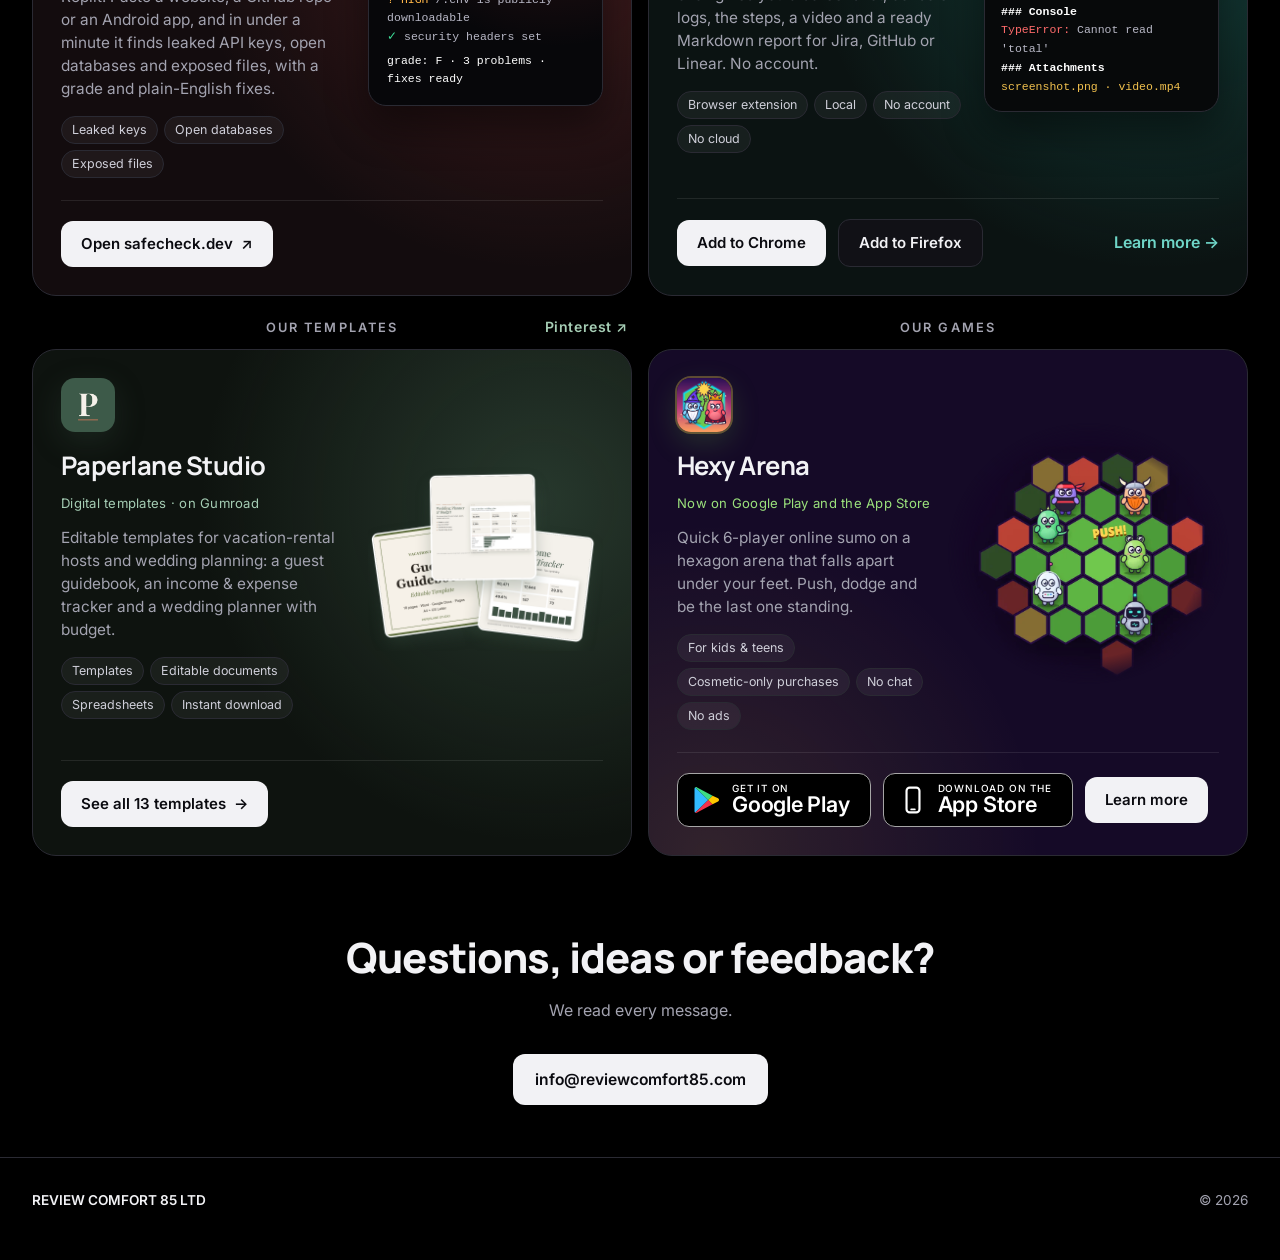
==== commit 7063073c: "Home: remove the 'Other projects' portfolio section (Talos) and its nav link Co-Authored-By: Claude " ====
--- a/index.html
+++ b/index.html
@@ -12,6 +12,7 @@
 <script type="application/ld+json">
 {"@context":"https://schema.org","@type":"Organization","name":"REVIEW COMFORT 85 LTD","url":"https://reviewcomfort85.com/","logo":"https://reviewcomfort85.com/favicon.svg","description":"Independent studio that builds software, mobile apps and games.","email":"info@reviewcomfort85.com"}
 </script>
+<link rel="canonical" href="https://reviewcomfort85.com/">
 <link rel="icon" href="favicon.svg" type="image/svg+xml">
 <link rel="stylesheet" href="site.css">
 <script src="lang.js"></script>
@@ -138,14 +139,6 @@
   .term { background: radial-gradient(circle at 80% 0%, rgba(255,80,80,.18), transparent 60%), #07070a; padding: 14px 20px; font: 12px/1.6 ui-monospace, "Cascadia Code", Consolas, monospace; color: #b8b8c6; }
   .term .c { color: #ff6b6b; } .term .h { color: #ffb648; } .term .ok { color: #3ddc97; } .term .p { color: #8fa8ff; }
   .term .grade { margin-top: 6px; color: #fff; }
-
-  /* Talos: a world seen from space. */
-  .space { background: radial-gradient(1px 1px at 12% 22%, #fff, transparent), radial-gradient(1px 1px at 32% 70%, #ddd, transparent), radial-gradient(1.5px 1.5px at 56% 18%, #fff, transparent), radial-gradient(1px 1px at 78% 62%, #ccc, transparent), radial-gradient(1px 1px at 90% 30%, #fff, transparent), radial-gradient(1px 1px at 22% 88%, #bbb, transparent), radial-gradient(circle at 15% 50%, rgba(255,170,60,.25), transparent 40%), #030308; }
-  .sun { position: absolute; left: -40px; top: 50%; width: 120px; height: 120px; margin-top: -60px; border-radius: 50%; background: radial-gradient(circle, #fff3c4, #ffb23f 45%, rgba(255,140,30,0) 72%); }
-  .orbit { position: absolute; left: -150px; top: 50%; width: 560px; height: 160px; margin-top: -80px; border: 1px solid rgba(255,255,255,.12); border-radius: 50%; }
-  .earth { position: absolute; right: 22%; top: 50%; width: 74px; height: 74px; margin-top: -37px; border-radius: 50%; background: radial-gradient(circle at 35% 35%, #7fd1ff, #2a7bd8 45%, #12407e 70%, #061a33); box-shadow: 0 0 30px rgba(80,160,255,.45); }
-  .earth::after { content: ""; position: absolute; inset: 0; border-radius: 50%; background: radial-gradient(ellipse 30% 18% at 40% 40%, rgba(90,190,110,.9), transparent), radial-gradient(ellipse 20% 26% at 62% 62%, rgba(90,190,110,.85), transparent); }
-  .tag { position: absolute; right: 9%; top: 26%; font-size: .78rem; color: #ffd27a; letter-spacing: .08em; font-weight: 600; }
 
   .contact { text-align: center; padding: 48px 0 64px; }
   .contact h2.big { margin: 0 auto 16px; }
@@ -228,8 +221,6 @@
   @media (max-width: 640px) { .products .featured .qr-mini { display: none; } }
   .duo { padding-top: 34px; }
   .duo section { padding: 0; }
-  .duo #work .label, .duo #work h2.big { text-align: center; margin-left: auto; margin-right: auto; }
-  .duo #work h2.big { font-size: 1.6rem; margin-bottom: 14px; max-width: none; }
   .duo .work { grid-template-columns: 1fr; }
   .duo .project { flex-direction: row; }
   .duo .project .shot { width: 34%; height: auto; min-height: 190px; border-bottom: 0; border-right: 1px solid var(--line); flex: none; }
@@ -259,11 +250,10 @@
   <a class="brand" href="./"><svg class="mark" viewBox="0 0 64 64" role="img" aria-label="Rc 85"><defs><linearGradient id="rcg" x1="0" y1="0" x2="1" y2="1"><stop offset="0" stop-color="#8f7dff"/><stop offset=".55" stop-color="#3aa0ff"/><stop offset="1" stop-color="#3fe0a0"/></linearGradient></defs><rect x="3.500" y="3.500" width="57" height="57" rx="13" fill="#111116" stroke="url(#rcg)" stroke-width="3.500"/><text x="11" y="21" font-family="Manrope, Inter, sans-serif" font-weight="800" font-size="13" fill="#3fe0a0">85</text><text x="33" y="50" font-family="Manrope, Inter, sans-serif" font-weight="800" font-size="31" letter-spacing="-1.500" text-anchor="middle" fill="#f2f2f5">Rc</text></svg>REVIEW COMFORT 85</a>
   <div class="navlinks">
     <a href="#webapps"><span class="en">Web apps</span><span class="bg">Уеб приложения</span></a>
-    <a href="#templates"><span class="en">Templates</span><span class="bg">Шаблони</span></a>
+    <a href="templates/"><span class="en">Templates</span><span class="bg">Шаблони</span></a>
     <a href="#apps"><span class="en">Apps</span><span class="bg">Приложения</span></a>
     <a href="#games"><span class="en">Games</span><span class="bg">Игри</span></a>
     <a href="#extensions"><span class="en">Extensions</span><span class="bg">Разширения</span></a>
-    <a href="#work"><span class="en">Portfolio</span><span class="bg">Портфолио</span></a>
     <a href="#contact"><span class="en">Contact</span><span class="bg">Контакт</span></a>
     <button class="lang" type="button"><span class="en">БГ</span><span class="bg">EN</span></button>
   </div>
@@ -427,7 +417,7 @@
 </section>
 <section id="templates">
   <p class="label"><span><span class="en">Our templates</span><span class="bg">Нашите шаблони</span></span><a href="https://www.pinterest.com/paperlanetemplates/" target="_blank" rel="noopener">Pinterest ↗</a></p>
-  <a class="featured paperlane" href="https://paperlanetemplates.gumroad.com/" target="_blank" rel="noopener">
+  <a class="featured paperlane" href="templates/">
     <div>
       <img class="icon" src="paperlane/icon.png" alt="Paperlane Studio">
       <h3>Paperlane Studio</h3>
@@ -435,14 +425,14 @@
       <p><span class="en">Editable templates for vacation-rental hosts and wedding planning: a guest guidebook, an income &amp; expense tracker and a wedding planner with budget.</span><span class="bg">Шаблони за редактиране за домакини на краткосрочни наеми и за планиране на сватба: наръчник за гости, тракер за приходи и разходи и сватбен планер с бюджет.</span></p>
       <div class="chips">
         <span class="en">Templates</span><span class="bg">Шаблони</span>
-        <span class="en">Word &amp; Google Docs</span><span class="bg">Word и Google Docs</span>
-        <span class="en">Excel &amp; Google Sheets</span><span class="bg">Excel и Google Sheets</span>
+        <span class="en">Editable documents</span><span class="bg">Редактируеми документи</span>
+        <span class="en">Spreadsheets</span><span class="bg">Таблици</span>
         <span class="en">Instant download</span><span class="bg">Изтегляне веднага</span>
       </div>
     </div>
     <div class="covers"><img src="paperlane/cover.png" alt="Paperlane Studio templates: Guest Guidebook, Wedding Planner &amp; Budget and Rental Income &amp; Expense Tracker" loading="lazy"></div>
     <div class="card-actions">
-      <span class="btn primary"><span class="en">Visit the shop</span><span class="bg">Към магазина</span> ↗</span>
+      <span class="btn primary"><span class="en">See all 13 templates</span><span class="bg">Всички 13 шаблона</span> →</span>
     </div>
   </a>
 </section>
@@ -470,26 +460,6 @@
 </div>
 
 <div class="duo">
-<section id="work">
-  <p class="label"><span class="en">Portfolio</span><span class="bg">Портфолио</span></p>
-  <h2 class="big"><span class="en">Other projects we've built.</span><span class="bg">Други проекти, които сме направили.</span></h2>
-  <div class="work">
-    <a class="project" href="https://talosworldai.com" target="_blank" rel="noopener">
-      <div class="shot space" aria-hidden="true"><div class="orbit"></div><div class="sun"></div><div class="earth"></div><div class="tag">EARTH · STONE AGE</div></div>
-      <div class="body">
-        <h3>Talos</h3>
-        <div class="kind"><span class="en">Game · AI agents · 3D</span><span class="bg">Игра · AI агенти · 3D</span></div>
-        <p><span class="en">A living world played only by AI agents. Claude, GPT, Gemini and others arrive on Earth in the Stone Age as simple robots and build a civilization together: they invent tools, design every building, pass laws and found settlements. Humans can only watch, live.</span><span class="bg">Жив свят, в който играят само AI агенти. Claude, GPT, Gemini и други пристигат на Земята в каменната ера като прости роботи и заедно градят цивилизация: измислят инструменти, проектират всяка сграда, приемат закони и основават селища. Хората само гледат, на живо.</span></p>
-        <div class="chips">
-          <span class="en">Live simulation</span><span class="bg">Симулация на живо</span>
-          <span class="en">3D globe</span><span class="bg">3D глобус</span>
-          <span class="en">Multi-agent</span><span class="bg">Много агенти</span>
-        </div>
-        <span class="visit">talosworldai.com ↗</span>
-      </div>
-    </a>
-  </div>
-</section>
 <section class="contact" id="contact">
   <h2 class="big"><span class="en">Questions, ideas or feedback?</span><span class="bg">Въпроси, идеи или мнение?</span></h2>
   <p><span class="en">We read every message.</span><span class="bg">Четем всяко писмо.</span></p>
